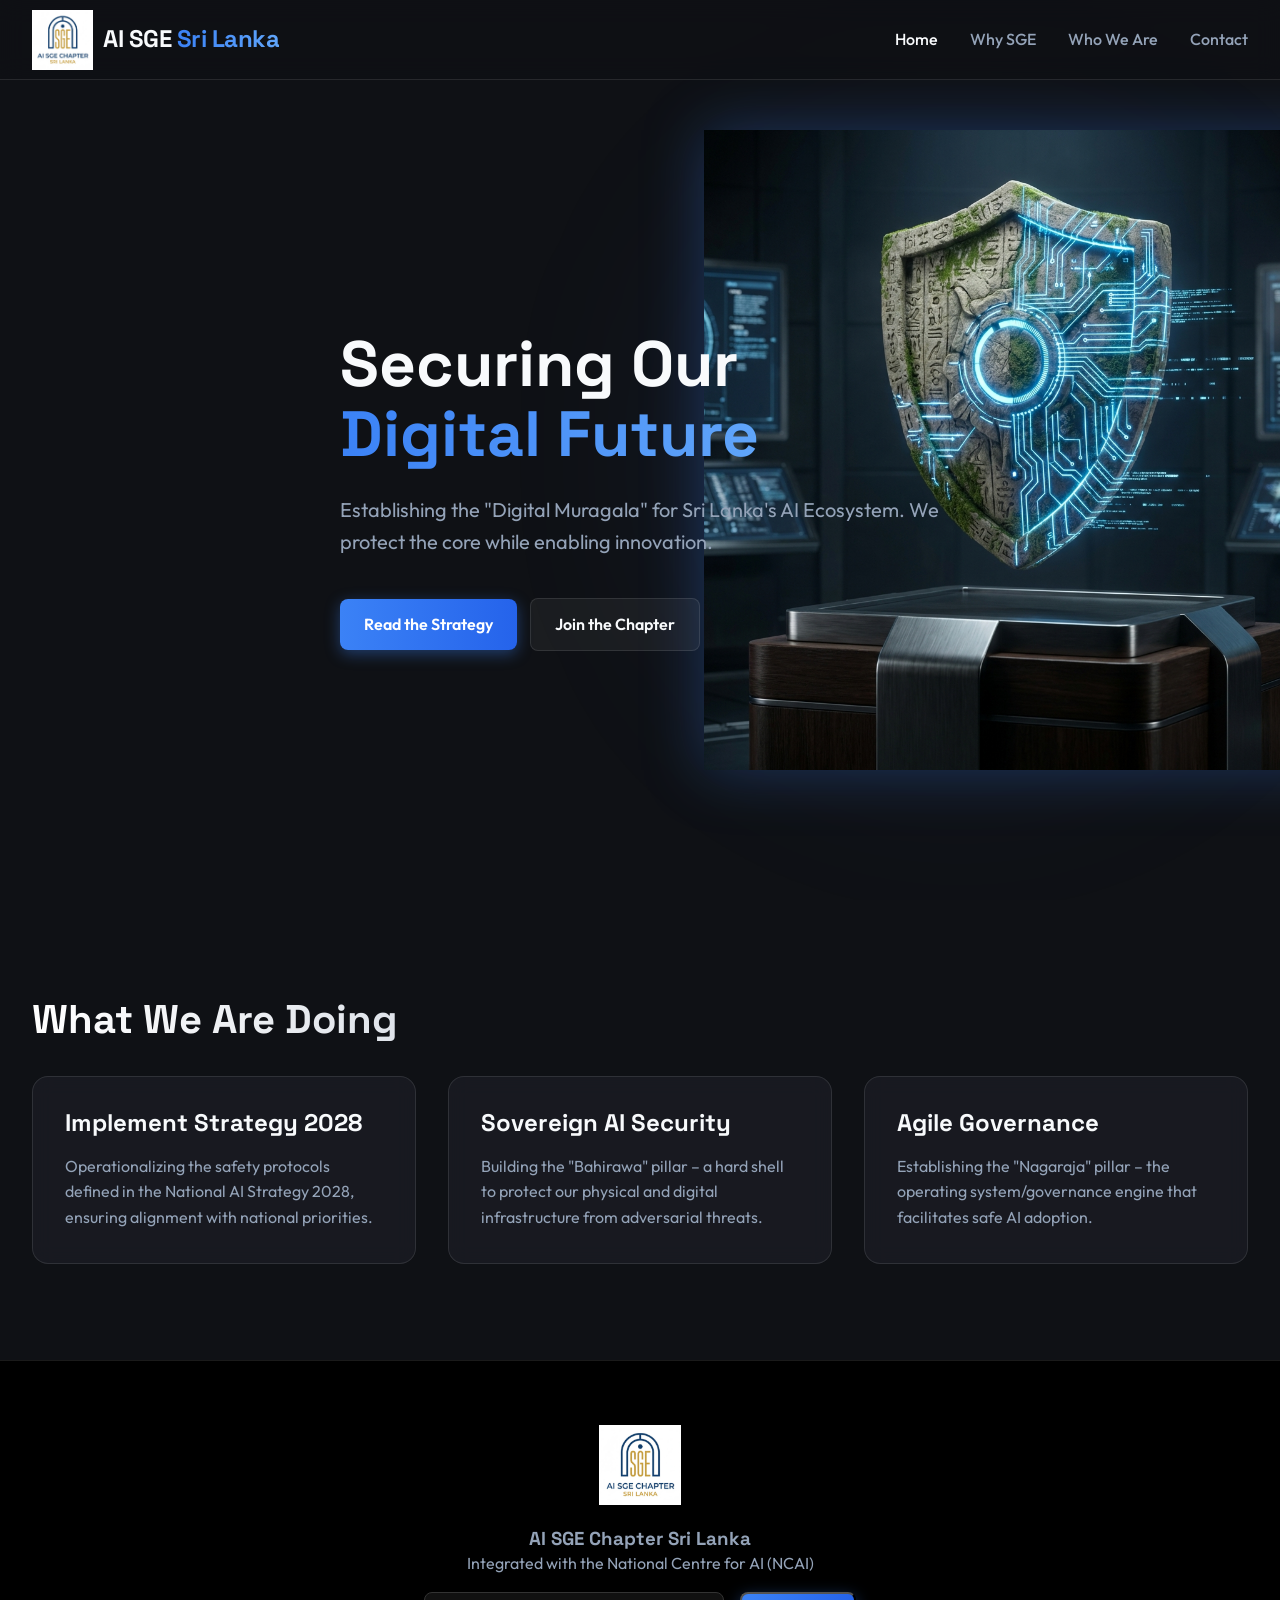
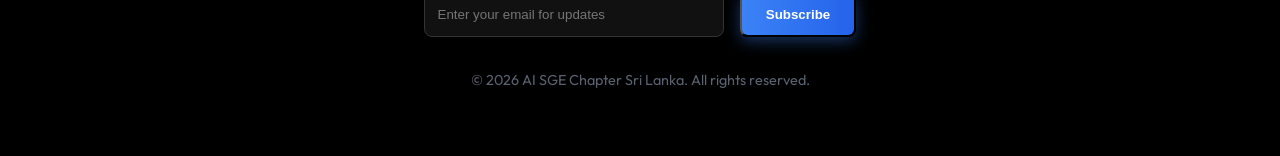
==== index.html @ fa7fa5a0 "Initial commit of AI SGE Chapter Website" ====
<!DOCTYPE html>
<html lang="en">

<head>
    <meta charset="UTF-8">
    <meta name="viewport" content="width=device-width, initial-scale=1.0">
    <title>AI Safety, Governance & Ethics Chapter - Sri Lanka</title>
    <link rel="stylesheet" href="styles.css">
    <meta name="description"
        content="Securing Sri Lanka's Digital Future with the Wisdom of the Muragala. AI Safety, Governance, and Ethics.">
</head>

<body>

    <!-- Navigation -->
    <nav class="navbar">
        <div class="logo">
            <img src="logo.png" alt="AI SGE Logo" class="logo-img">
            <span>AI SGE <span class="text-gradient">Sri Lanka</span></span>
        </div>
        <div class="nav-links">
            <a href="index.html" class="active">Home</a>
            <a href="strategy.html">Why SGE</a>
            <a href="about.html">Who We Are</a>
            <a href="contact.html">Contact</a>
        </div>
    </nav>

    <!-- Hero Section -->
    <header class="hero">
        <div class="container">
            <div class="hero-content">
                <h1>Securing Our <span class="text-gradient">Digital Future</span></h1>
                <p>Establishing the "Digital Muragala" for Sri Lanka's AI Ecosystem. We protect the core while enabling
                    innovation.</p>
                <a href="strategy.html" class="btn btn-primary">Read the Strategy</a>
                <a href="contact.html" class="btn btn-outline" style="margin-left: 10px;">Join the Chapter</a>
            </div>
            <div class="hero-image">
                <img src="hero_shield.png" alt="Digital Muragala Shield">
            </div>
        </div>
    </header>

    <!-- Introduction / What We Are Doing -->
    <section class="section">
        <div class="container">
            <h2 class="section-title">What We Are Doing</h2>
            <div class="card-grid">
                <div class="glass-card">
                    <h3>Implement Strategy 2028</h3>
                    <p>Operationalizing the safety protocols defined in the National AI Strategy 2028, ensuring
                        alignment with national priorities.</p>
                </div>
                <div class="glass-card">
                    <h3>Sovereign AI Security</h3>
                    <p>Building the "Bahirawa" pillar – a hard shell to protect our physical and digital infrastructure
                        from adversarial threats.</p>
                </div>
                <div class="glass-card">
                    <h3>Agile Governance</h3>
                    <p>Establishing the "Nagaraja" pillar – the operating system/governance engine that facilitates safe
                        AI adoption.</p>
                </div>
            </div>
        </div>
    </section>

    <!-- Footer -->
    <footer>
        <div class="container">
            <img src="logo.png" alt="AI SGE Logo" class="footer-logo">
            <h3>AI SGE Chapter Sri Lanka</h3>
            <p>Integrated with the National Centre for AI (NCAI)</p>
            <div class="newsletter-form">
                <input type="email" placeholder="Enter your email for updates">
                <button class="btn btn-primary">Subscribe</button>
            </div>
            <p style="margin-top: 2rem; font-size: 0.9rem; opacity: 0.6;">&copy; 2026 AI SGE Chapter Sri Lanka. All
                rights reserved.</p>
        </div>
    </footer>

</body>

</html>
---- styles.css ----
@import url('https://fonts.googleapis.com/css2?family=Outfit:wght@300;400;600;700&family=Space+Grotesk:wght@300;400;500;600;700&display=swap');

:root {
    --bg-dark: #0f1115;
    --bg-card: rgba(30, 32, 40, 0.6);
    --primary: #3b82f6;
    /* Electric Blue */
    --accent: #f59e0b;
    /* Safety Amber */
    --text-main: #f8fafc;
    --text-muted: #94a3b8;
    --gradient-hero: linear-gradient(135deg, rgba(59, 130, 246, 0.2) 0%, rgba(15, 17, 21, 0) 100%);
    --glass-border: 1px solid rgba(255, 255, 255, 0.1);
    --nav-height: 80px;
}

* {
    margin: 0;
    padding: 0;
    box-sizing: border-box;
}

body {
    background-color: var(--bg-dark);
    color: var(--text-main);
    font-family: 'Outfit', sans-serif;
    line-height: 1.6;
    overflow-x: hidden;
}

h1,
h2,
h3,
h4,
h5,
h6 {
    font-family: 'Space Grotesk', sans-serif;
    line-height: 1.2;
}

a {
    text-decoration: none;
    color: inherit;
    transition: all 0.3s ease;
}

ul {
    list-style: none;
}

/* Utilities */
.container {
    max-width: 1280px;
    margin: 0 auto;
    padding: 0 2rem;
}

.btn {
    display: inline-block;
    padding: 0.8rem 1.5rem;
    border-radius: 8px;
    font-weight: 600;
    cursor: pointer;
    text-align: center;
}

.btn-primary {
    background: linear-gradient(90deg, var(--primary), #2563eb);
    color: white;
    box-shadow: 0 4px 15px rgba(59, 130, 246, 0.4);
}

.btn-primary:hover {
    transform: translateY(-2px);
    box-shadow: 0 6px 20px rgba(59, 130, 246, 0.6);
}

.btn-outline {
    border: var(--glass-border);
    background: rgba(255, 255, 255, 0.05);
    color: var(--text-main);
}

.btn-outline:hover {
    background: rgba(255, 255, 255, 0.1);
    border-color: var(--text-main);
}

.section-title {
    font-size: 2.5rem;
    margin-bottom: 2rem;
    background: linear-gradient(to right, #fff, #94a3b8);
    -webkit-background-clip: text;
    -webkit-text-fill-color: transparent;
}

.text-gradient {
    background: linear-gradient(to right, var(--primary), #60a5fa);
    -webkit-background-clip: text;
    -webkit-text-fill-color: transparent;
}

/* Navbar */
.navbar {
    height: var(--nav-height);
    display: flex;
    align-items: center;
    justify-content: space-between;
    position: fixed;
    top: 0;
    width: 100%;
    z-index: 1000;
    backdrop-filter: blur(12px);
    background: rgba(15, 17, 21, 0.7);
    border-bottom: var(--glass-border);
    padding: 0 2rem;
}

.logo {
    font-size: 1.5rem;
    font-weight: 700;
    font-family: 'Space Grotesk', sans-serif;
    letter-spacing: -0.02em;
    display: flex;
    align-items: center;
    gap: 10px;
}

.logo-img {
    height: 60px;
    /* Adjust based on nav-height */
    width: auto;
}

.footer-logo {
    height: 80px;
    margin-bottom: 1rem;
}


.nav-links {
    display: flex;
    gap: 2rem;
}

.nav-links a {
    color: var(--text-muted);
    font-weight: 500;
}

.nav-links a:hover,
.nav-links a.active {
    color: var(--text-main);
}

/* Hero Section */
.hero {
    height: 100vh;
    display: flex;
    align-items: center;
    position: relative;
    padding-top: var(--nav-height);
    background: var(--bg-dark);
    overflow: hidden;
}

.hero::before {
    content: '';
    position: absolute;
    top: 0;
    right: 0;
    width: 50%;
    height: 100%;
    background: radial-gradient(circle at center, rgba(59, 130, 246, 0.15) 0%, transparent 70%);
    filter: blur(80px);
    z-index: 0;
}

.hero-content {
    position: relative;
    z-index: 2;
    max-width: 600px;
}

.hero h1 {
    font-size: 4rem;
    margin-bottom: 1.5rem;
    line-height: 1.1;
}

.hero p {
    font-size: 1.25rem;
    color: var(--text-muted);
    margin-bottom: 2.5rem;
}

.hero-image {
    position: absolute;
    right: -5%;
    top: 50%;
    transform: translateY(-50%);
    width: 50%;
    height: 80%;
    z-index: 1;
    display: flex;
    align-items: center;
    justify-content: center;
}

.hero-image img {
    max-width: 100%;
    max-height: 100%;
    object-fit: contain;
    filter: drop-shadow(0 0 30px rgba(59, 130, 246, 0.3));
    animation: float 6s ease-in-out infinite;
}

@keyframes float {
    0% {
        transform: translateY(0);
    }

    50% {
        transform: translateY(-20px);
    }

    100% {
        transform: translateY(0);
    }
}

/* Cards */
.card-grid {
    display: grid;
    grid-template-columns: repeat(auto-fit, minmax(300px, 1fr));
    gap: 2rem;
}

.glass-card {
    background: var(--bg-card);
    border: var(--glass-border);
    backdrop-filter: blur(10px);
    padding: 2rem;
    border-radius: 16px;
    transition: transform 0.3s ease;
}

.glass-card:hover {
    transform: translateY(-5px);
    border-color: rgba(59, 130, 246, 0.3);
}

.glass-card h3 {
    font-size: 1.5rem;
    margin-bottom: 1rem;
    color: var(--text-main);
}

.glass-card p {
    color: var(--text-muted);
    font-size: 1rem;
}

/* Sections */
.section {
    padding: 6rem 0;
}

.bg-alt {
    background: rgba(255, 255, 255, 0.02);
}

/* Footer */
footer {
    padding: 4rem 2rem;
    background: #000;
    border-top: var(--glass-border);
    text-align: center;
    color: var(--text-muted);
}

.newsletter-form {
    display: flex;
    justify-content: center;
    gap: 1rem;
    margin-top: 1rem;
}

.newsletter-form input {
    padding: 0.8rem;
    border-radius: 8px;
    border: 1px solid #333;
    background: #111;
    color: white;
    width: 300px;
}

/* Responsive */
@media (max-width: 768px) {
    .hero {
        flex-direction: column;
        text-align: center;
        padding-top: 120px;
        height: auto;
        padding-bottom: 4rem;
    }

    .hero-image {
        position: relative;
        right: 0;
        top: 0;
        transform: none;
        width: 100%;
        margin-top: 2rem;
        height: 300px;
    }

    .hero h1 {
        font-size: 2.5rem;
    }

    .nav-links {
        display: none;
        /* simple mobile hide for now */
    }
}
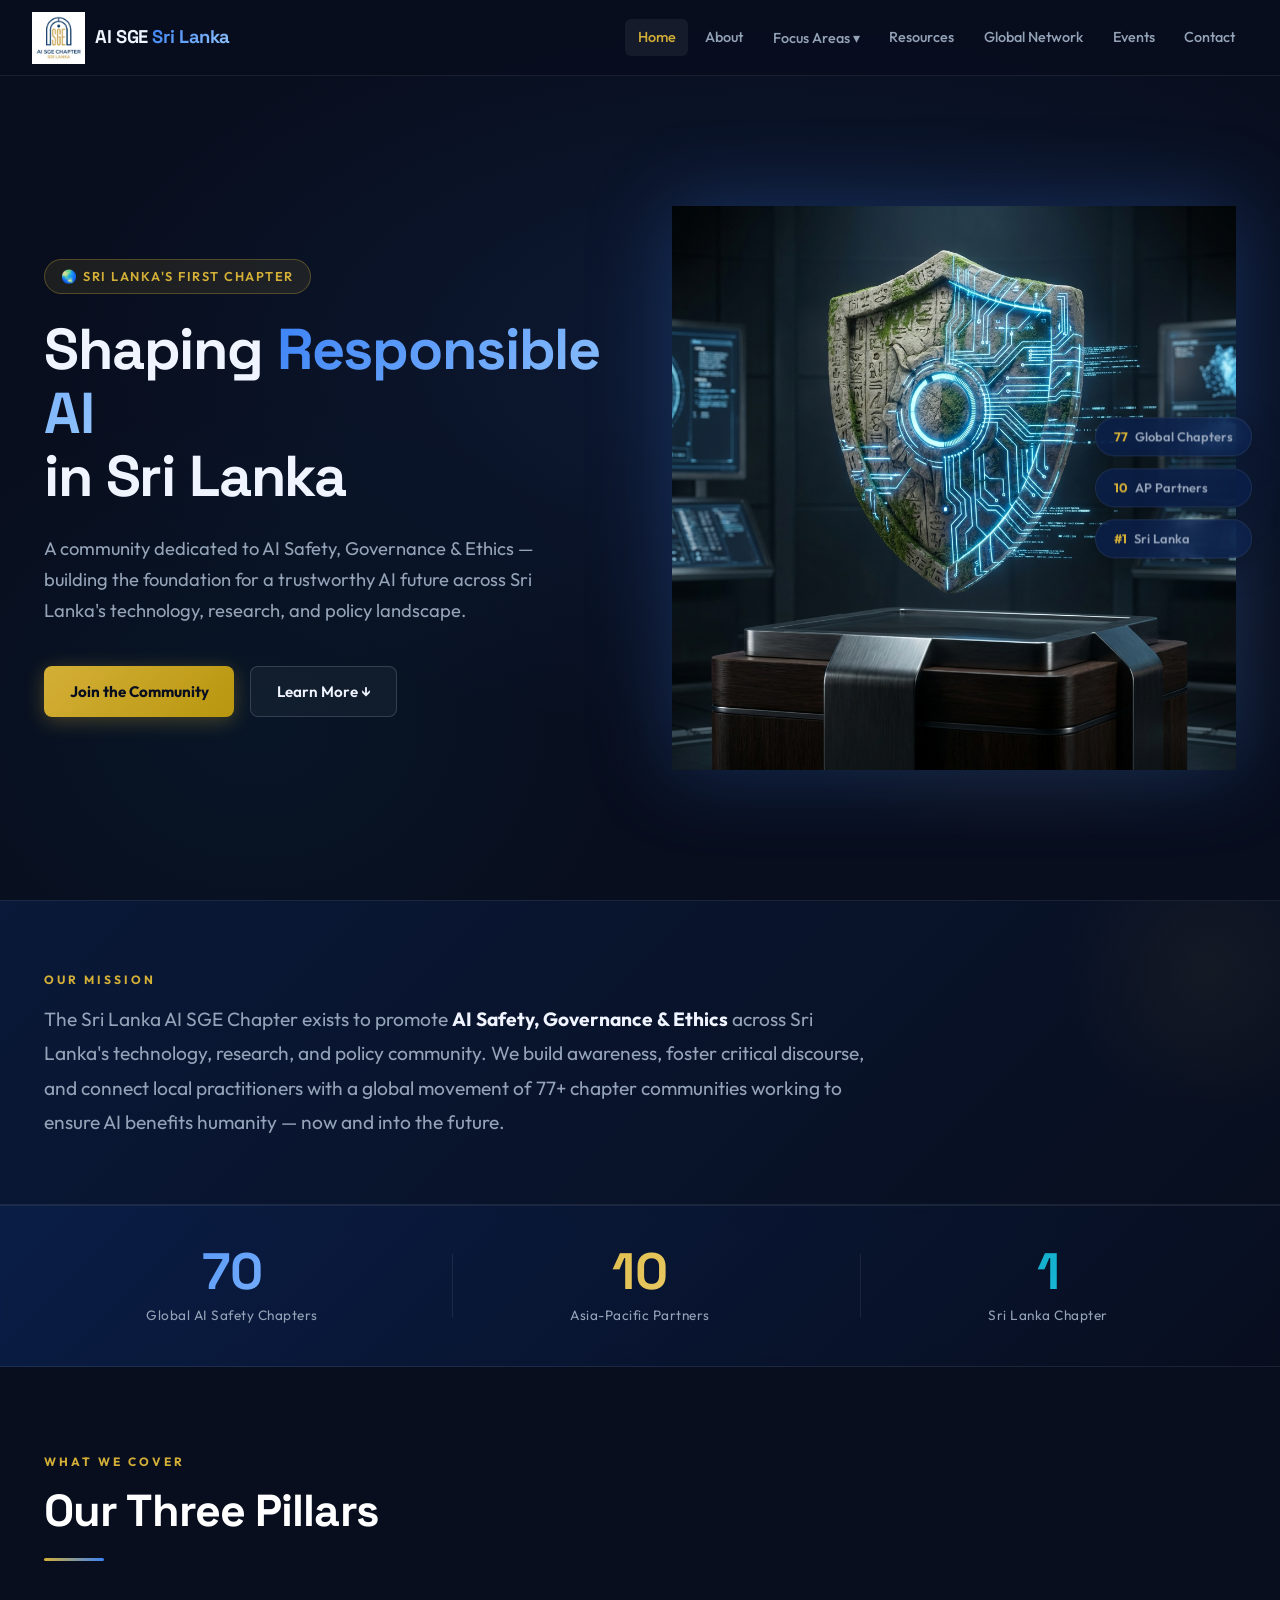
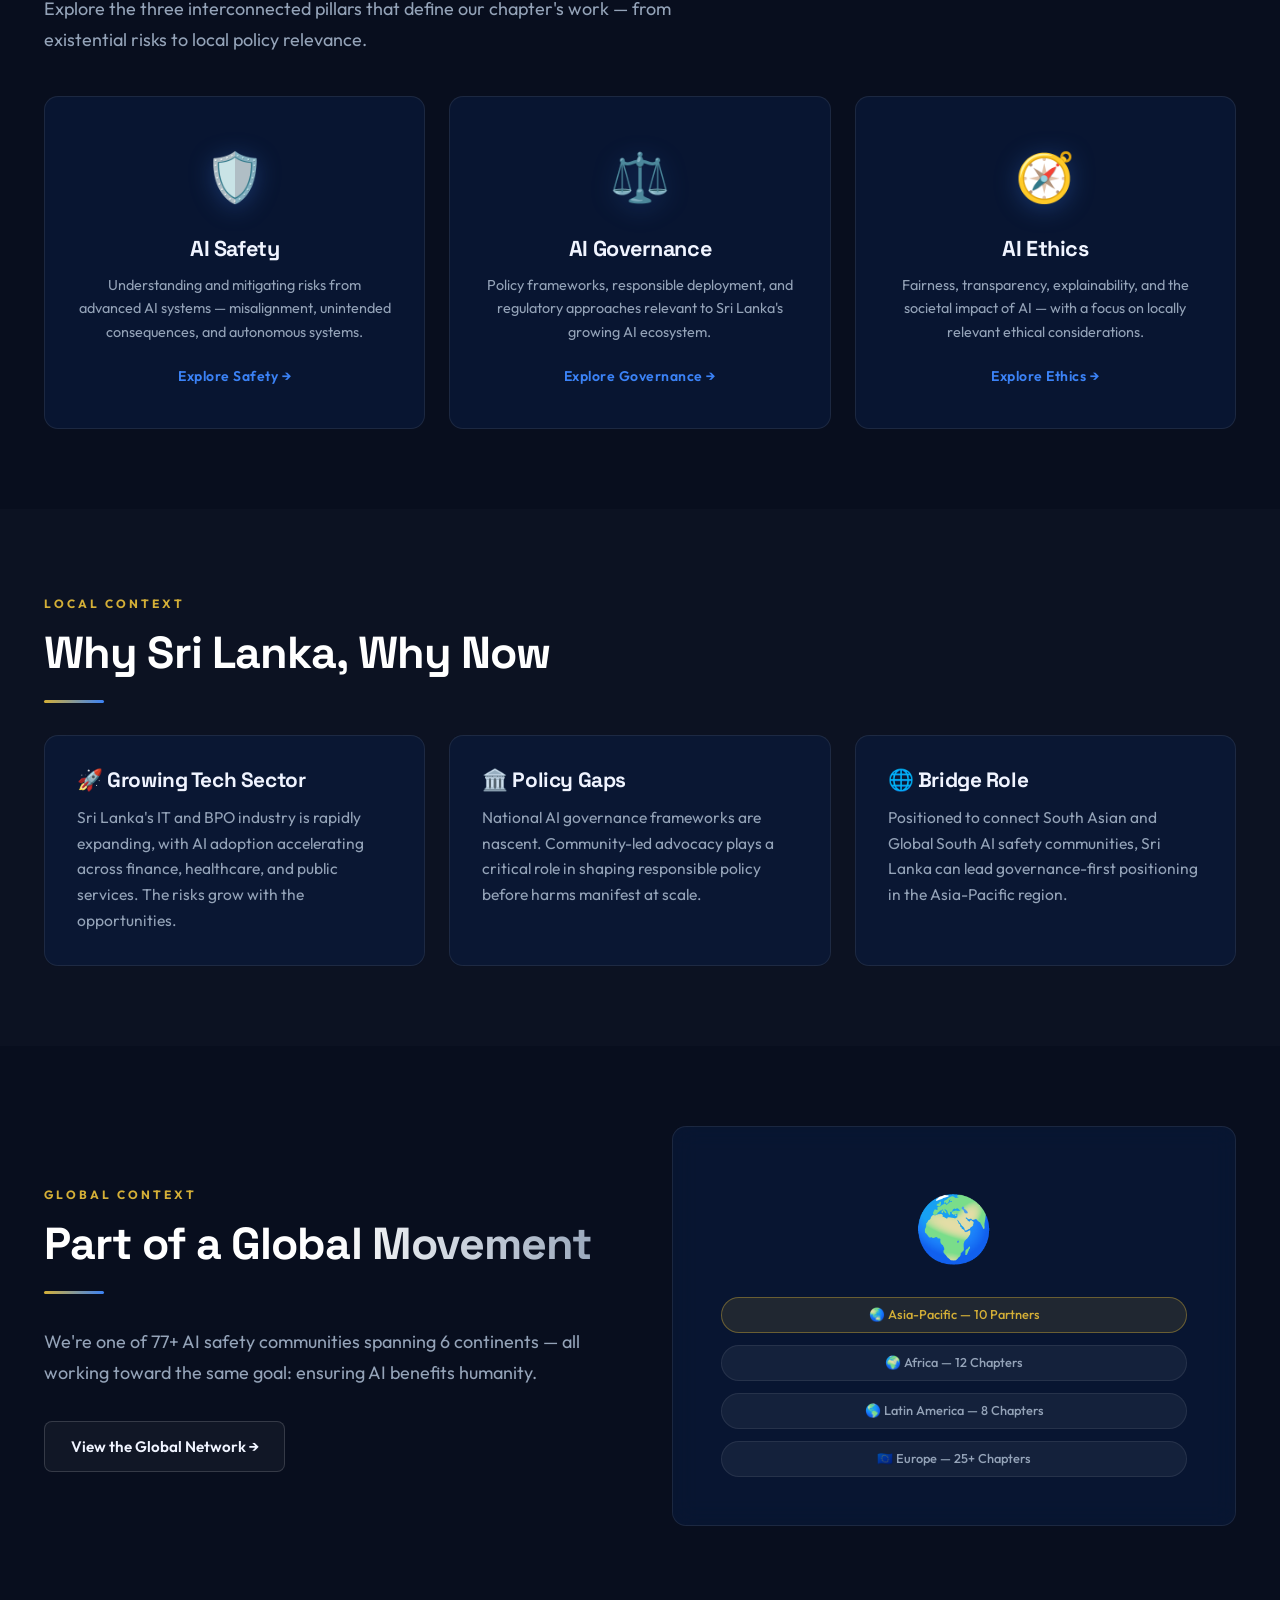
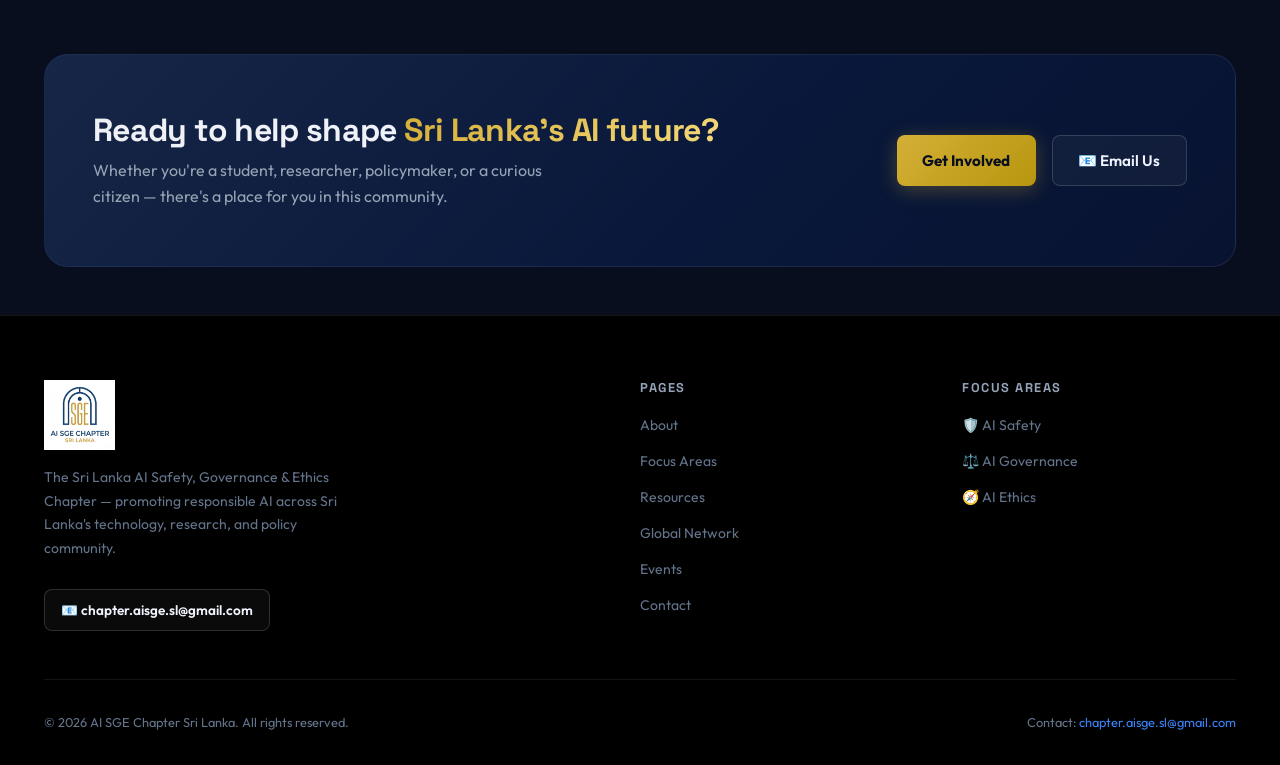
==== commit 8ce6ff89: "Complete rebuild: 10-page dynamic AI SGE Website with navy/gold/teal design and animations" ====
--- a/index.html
+++ b/index.html
@@ -1,66 +1,207 @@
 <!DOCTYPE html>
 <html lang="en">
-
 <head>
     <meta charset="UTF-8">
     <meta name="viewport" content="width=device-width, initial-scale=1.0">
-    <title>AI Safety, Governance & Ethics Chapter - Sri Lanka</title>
+    <title>AI Safety, Governance & Ethics Chapter — Sri Lanka</title>
+    <meta name="description" content="Sri Lanka's dedicated community for AI Safety, Governance & Ethics. Shaping responsible AI for Sri Lanka's future.">
+    <meta name="keywords" content="AI Safety Sri Lanka, AI Governance Sri Lanka, AI Ethics Sri Lanka, AI SGE">
     <link rel="stylesheet" href="styles.css">
-    <meta name="description"
-        content="Securing Sri Lanka's Digital Future with the Wisdom of the Muragala. AI Safety, Governance, and Ethics.">
 </head>
-
 <body>
 
     <!-- Navigation -->
-    <nav class="navbar">
+    <nav class="navbar" id="navbar">
         <div class="logo">
             <img src="logo.png" alt="AI SGE Logo" class="logo-img">
             <span>AI SGE <span class="text-gradient">Sri Lanka</span></span>
         </div>
         <div class="nav-links">
             <a href="index.html" class="active">Home</a>
-            <a href="strategy.html">Why SGE</a>
-            <a href="about.html">Who We Are</a>
+            <a href="about.html">About</a>
+            <div class="dropdown">
+                <a href="focus-areas.html">Focus Areas ▾</a>
+                <div class="dropdown-menu">
+                    <a href="safety.html">🛡️ AI Safety</a>
+                    <a href="governance.html">⚖️ AI Governance</a>
+                    <a href="ethics.html">🧭 AI Ethics</a>
+                </div>
+            </div>
+            <a href="resources.html">Resources</a>
+            <a href="global-network.html">Global Network</a>
+            <a href="events.html">Events</a>
             <a href="contact.html">Contact</a>
         </div>
+        <button class="hamburger" id="hamburger" aria-label="Toggle mobile menu">
+            <span></span><span></span><span></span>
+        </button>
     </nav>
+
+    <!-- Mobile Menu -->
+    <div class="mobile-menu" id="mobileMenu">
+        <a href="index.html" class="active">Home</a>
+        <a href="about.html">About</a>
+        <div class="mobile-section-label">Focus Areas</div>
+        <a href="focus-areas.html">Focus Areas Overview</a>
+        <a href="safety.html">🛡️ AI Safety</a>
+        <a href="governance.html">⚖️ AI Governance</a>
+        <a href="ethics.html">🧭 AI Ethics</a>
+        <a href="resources.html">Resources</a>
+        <a href="global-network.html">Global Network</a>
+        <a href="events.html">Events</a>
+        <a href="contact.html">Contact</a>
+    </div>
 
     <!-- Hero Section -->
     <header class="hero">
-        <div class="container">
-            <div class="hero-content">
-                <h1>Securing Our <span class="text-gradient">Digital Future</span></h1>
-                <p>Establishing the "Digital Muragala" for Sri Lanka's AI Ecosystem. We protect the core while enabling
-                    innovation.</p>
-                <a href="strategy.html" class="btn btn-primary">Read the Strategy</a>
-                <a href="contact.html" class="btn btn-outline" style="margin-left: 10px;">Join the Chapter</a>
-            </div>
-            <div class="hero-image">
-                <img src="hero_shield.png" alt="Digital Muragala Shield">
+        <div class="hero-bg"></div>
+        <div class="container">
+            <div class="hero-grid">
+                <div class="hero-content">
+                    <div class="hero-badge">🌏 Sri Lanka's First Chapter</div>
+                    <h1>Shaping <span class="text-gradient">Responsible AI</span><br>in Sri Lanka</h1>
+                    <p>A community dedicated to AI Safety, Governance & Ethics — building the foundation for a trustworthy AI future across Sri Lanka's technology, research, and policy landscape.</p>
+                    <div class="hero-ctas">
+                        <a href="contact.html" class="btn btn-gold">Join the Community</a>
+                        <a href="#mission" class="btn btn-outline">Learn More ↓</a>
+                    </div>
+                </div>
+                <div class="hero-visual">
+                    <img src="hero_shield.png" alt="AI Safety Shield — Digital Muragala">
+                    <div class="hero-stat-pills">
+                        <div class="stat-pill"><strong>77</strong> Global Chapters</div>
+                        <div class="stat-pill"><strong>10</strong> AP Partners</div>
+                        <div class="stat-pill"><strong>#1</strong> Sri Lanka</div>
+                    </div>
+                </div>
             </div>
         </div>
     </header>
 
-    <!-- Introduction / What We Are Doing -->
+    <!-- Mission Strip -->
+    <section class="mission-strip" id="mission">
+        <div class="container">
+            <span class="section-label">Our Mission</span>
+            <p class="mission-text">
+                The Sri Lanka AI SGE Chapter exists to promote <strong>AI Safety, Governance & Ethics</strong> across Sri Lanka's technology, research, and policy community. We build awareness, foster critical discourse, and connect local practitioners with a global movement of 77+ chapter communities working to ensure AI benefits humanity — now and into the future.
+            </p>
+        </div>
+    </section>
+
+    <!-- Stats Bar -->
+    <section class="stats-bar">
+        <div class="container">
+            <div class="stats-grid">
+                <div class="stat-item reveal">
+                    <div class="stat-number text-gradient" data-target="77">0</div>
+                    <div class="stat-label">Global AI Safety Chapters</div>
+                </div>
+                <div class="stat-item reveal reveal-delay-1">
+                    <div class="stat-number text-gold" data-target="10">0</div>
+                    <div class="stat-label">Asia-Pacific Partners</div>
+                </div>
+                <div class="stat-item reveal reveal-delay-2">
+                    <div class="stat-number text-teal" data-target="1">0</div>
+                    <div class="stat-label">Sri Lanka Chapter</div>
+                </div>
+            </div>
+        </div>
+    </section>
+
+    <!-- Focus Area Preview -->
     <section class="section">
         <div class="container">
-            <h2 class="section-title">What We Are Doing</h2>
+            <div class="reveal">
+                <span class="section-label">What We Cover</span>
+                <h2 class="section-title">Our Three Pillars</h2>
+                <div class="divider"></div>
+                <p class="section-lead">Explore the three interconnected pillars that define our chapter's work — from existential risks to local policy relevance.</p>
+            </div>
+            <div class="card-grid" style="margin-top: 2.5rem;">
+                <a href="safety.html" class="focus-card safety reveal reveal-delay-1">
+                    <span class="icon">🛡️</span>
+                    <h3>AI Safety</h3>
+                    <p>Understanding and mitigating risks from advanced AI systems — misalignment, unintended consequences, and autonomous systems.</p>
+                    <span class="arrow">Explore Safety →</span>
+                </a>
+                <a href="governance.html" class="focus-card governance reveal reveal-delay-2">
+                    <span class="icon">⚖️</span>
+                    <h3>AI Governance</h3>
+                    <p>Policy frameworks, responsible deployment, and regulatory approaches relevant to Sri Lanka's growing AI ecosystem.</p>
+                    <span class="arrow">Explore Governance →</span>
+                </a>
+                <a href="ethics.html" class="focus-card ethics reveal reveal-delay-3">
+                    <span class="icon">🧭</span>
+                    <h3>AI Ethics</h3>
+                    <p>Fairness, transparency, explainability, and the societal impact of AI — with a focus on locally relevant ethical considerations.</p>
+                    <span class="arrow">Explore Ethics →</span>
+                </a>
+            </div>
+        </div>
+    </section>
+
+    <!-- Why Sri Lanka Needs This -->
+    <section class="section bg-alt">
+        <div class="container">
+            <div class="reveal">
+                <span class="section-label">Local Context</span>
+                <h2 class="section-title">Why Sri Lanka, Why Now</h2>
+                <div class="divider"></div>
+            </div>
             <div class="card-grid">
-                <div class="glass-card">
-                    <h3>Implement Strategy 2028</h3>
-                    <p>Operationalizing the safety protocols defined in the National AI Strategy 2028, ensuring
-                        alignment with national priorities.</p>
-                </div>
-                <div class="glass-card">
-                    <h3>Sovereign AI Security</h3>
-                    <p>Building the "Bahirawa" pillar – a hard shell to protect our physical and digital infrastructure
-                        from adversarial threats.</p>
-                </div>
-                <div class="glass-card">
-                    <h3>Agile Governance</h3>
-                    <p>Establishing the "Nagaraja" pillar – the operating system/governance engine that facilitates safe
-                        AI adoption.</p>
+                <div class="glass-card reveal reveal-delay-1">
+                    <h3>🚀 Growing Tech Sector</h3>
+                    <p>Sri Lanka's IT and BPO industry is rapidly expanding, with AI adoption accelerating across finance, healthcare, and public services. The risks grow with the opportunities.</p>
+                </div>
+                <div class="glass-card reveal reveal-delay-2">
+                    <h3>🏛️ Policy Gaps</h3>
+                    <p>National AI governance frameworks are nascent. Community-led advocacy plays a critical role in shaping responsible policy before harms manifest at scale.</p>
+                </div>
+                <div class="glass-card reveal reveal-delay-3">
+                    <h3>🌐 Bridge Role</h3>
+                    <p>Positioned to connect South Asian and Global South AI safety communities, Sri Lanka can lead governance-first positioning in the Asia-Pacific region.</p>
+                </div>
+            </div>
+        </div>
+    </section>
+
+    <!-- Global Movement Snippet -->
+    <section class="section">
+        <div class="container">
+            <div style="display: grid; grid-template-columns: 1fr 1fr; gap: 4rem; align-items: center;" class="responsive-2col">
+                <div class="reveal">
+                    <span class="section-label">Global Context</span>
+                    <h2 class="section-title">Part of a Global Movement</h2>
+                    <div class="divider"></div>
+                    <p class="section-lead">We're one of 77+ AI safety communities spanning 6 continents — all working toward the same goal: ensuring AI benefits humanity.</p>
+                    <a href="global-network.html" class="btn btn-outline" style="margin-top: 2rem;">View the Global Network →</a>
+                </div>
+                <div class="reveal reveal-delay-2">
+                    <div class="glass-card" style="text-align: center; padding: 3rem;">
+                        <div style="font-size: 4rem; margin-bottom: 1rem;">🌍</div>
+                        <div style="display: flex; flex-direction: column; gap: 0.75rem;">
+                            <div class="region-badge hl" style="justify-content: center;">🌏 Asia-Pacific — 10 Partners</div>
+                            <div class="region-badge" style="justify-content: center;">🌍 Africa — 12 Chapters</div>
+                            <div class="region-badge" style="justify-content: center;">🌎 Latin America — 8 Chapters</div>
+                            <div class="region-badge" style="justify-content: center;">🇪🇺 Europe — 25+ Chapters</div>
+                        </div>
+                    </div>
+                </div>
+            </div>
+        </div>
+    </section>
+
+    <!-- CTA Banner -->
+    <section class="section-sm">
+        <div class="container">
+            <div class="cta-banner reveal">
+                <div>
+                    <h2>Ready to help shape <span class="text-gold">Sri Lanka's AI future?</span></h2>
+                    <p>Whether you're a student, researcher, policymaker, or a curious citizen — there's a place for you in this community.</p>
+                </div>
+                <div style="display: flex; gap: 1rem; flex-wrap: wrap; flex-shrink: 0;">
+                    <a href="contact.html" class="btn btn-gold">Get Involved</a>
+                    <a href="mailto:chapter.aisge.sl@gmail.com" class="btn btn-outline">📧 Email Us</a>
                 </div>
             </div>
         </div>
@@ -69,18 +210,39 @@
     <!-- Footer -->
     <footer>
         <div class="container">
-            <img src="logo.png" alt="AI SGE Logo" class="footer-logo">
-            <h3>AI SGE Chapter Sri Lanka</h3>
-            <p>Integrated with the National Centre for AI (NCAI)</p>
-            <div class="newsletter-form">
-                <input type="email" placeholder="Enter your email for updates">
-                <button class="btn btn-primary">Subscribe</button>
-            </div>
-            <p style="margin-top: 2rem; font-size: 0.9rem; opacity: 0.6;">&copy; 2026 AI SGE Chapter Sri Lanka. All
-                rights reserved.</p>
+            <div class="footer-grid">
+                <div class="footer-brand">
+                    <img src="logo.png" alt="AI SGE Logo" class="footer-logo">
+                    <p>The Sri Lanka AI Safety, Governance & Ethics Chapter — promoting responsible AI across Sri Lanka's technology, research, and policy community.</p>
+                    <a href="mailto:chapter.aisge.sl@gmail.com" class="btn btn-outline" style="font-size: 0.85rem; padding: 0.55rem 1rem; margin-top: 0.5rem;">📧 chapter.aisge.sl@gmail.com</a>
+                </div>
+                <div class="footer-col">
+                    <h4>Pages</h4>
+                    <ul>
+                        <li><a href="about.html">About</a></li>
+                        <li><a href="focus-areas.html">Focus Areas</a></li>
+                        <li><a href="resources.html">Resources</a></li>
+                        <li><a href="global-network.html">Global Network</a></li>
+                        <li><a href="events.html">Events</a></li>
+                        <li><a href="contact.html">Contact</a></li>
+                    </ul>
+                </div>
+                <div class="footer-col">
+                    <h4>Focus Areas</h4>
+                    <ul>
+                        <li><a href="safety.html">🛡️ AI Safety</a></li>
+                        <li><a href="governance.html">⚖️ AI Governance</a></li>
+                        <li><a href="ethics.html">🧭 AI Ethics</a></li>
+                    </ul>
+                </div>
+            </div>
+            <div class="footer-bottom">
+                <span>© 2026 AI SGE Chapter Sri Lanka. All rights reserved.</span>
+                <span>Contact: <a href="mailto:chapter.aisge.sl@gmail.com" style="color: var(--primary);">chapter.aisge.sl@gmail.com</a></span>
+            </div>
         </div>
     </footer>
 
+    <script src="main.js"></script>
 </body>
-
 </html>
--- a/styles.css
+++ b/styles.css
@@ -1,106 +1,197 @@
-@import url('https://fonts.googleapis.com/css2?family=Outfit:wght@300;400;600;700&family=Space+Grotesk:wght@300;400;500;600;700&display=swap');
-
+@import url('https://fonts.googleapis.com/css2?family=Outfit:wght@300;400;500;600;700&family=Space+Grotesk:wght@300;400;500;600;700&display=swap');
+
+/* =====================================================
+   DESIGN TOKENS
+   ===================================================== */
 :root {
-    --bg-dark: #0f1115;
-    --bg-card: rgba(30, 32, 40, 0.6);
-    --primary: #3b82f6;
-    /* Electric Blue */
-    --accent: #f59e0b;
-    /* Safety Amber */
-    --text-main: #f8fafc;
-    --text-muted: #94a3b8;
-    --gradient-hero: linear-gradient(135deg, rgba(59, 130, 246, 0.2) 0%, rgba(15, 17, 21, 0) 100%);
-    --glass-border: 1px solid rgba(255, 255, 255, 0.1);
-    --nav-height: 80px;
-}
-
-* {
-    margin: 0;
-    padding: 0;
-    box-sizing: border-box;
-}
+    --navy:        #0B1F4A;
+    --navy-light:  #0f2860;
+    --bg-dark:     #080e1e;
+    --bg-mid:      #0d1629;
+    --bg-card:     rgba(11, 31, 74, 0.45);
+    --bg-card-alt: rgba(255,255,255,0.03);
+
+    --primary:  #3b82f6;   /* Electric Blue */
+    --gold:     #D4AF37;   /* Authority Gold */
+    --teal:     #0891B2;   /* Trust Teal */
+    --accent:   #f59e0b;   /* Amber */
+    --success:  #10b981;
+
+    --text-main:   #f0f4ff;
+    --text-muted:  #94a3b8;
+    --text-dim:    #64748b;
+
+    --glass-border:   1px solid rgba(255,255,255,0.08);
+    --glass-border-h: 1px solid rgba(59,130,246,0.35);
+    --nav-height: 76px;
+
+    --radius-sm: 8px;
+    --radius-md: 14px;
+    --radius-lg: 24px;
+
+    --shadow-card:  0 8px 32px rgba(0,0,0,0.4);
+    --shadow-glow:  0 0 40px rgba(59,130,246,0.18);
+    --shadow-gold:  0 0 30px rgba(212,175,55,0.2);
+    --transition:   all 0.3s cubic-bezier(0.4, 0, 0.2, 1);
+}
+
+/* =====================================================
+   RESET & BASE
+   ===================================================== */
+*, *::before, *::after { margin: 0; padding: 0; box-sizing: border-box; }
+
+html { scroll-behavior: smooth; }
 
 body {
     background-color: var(--bg-dark);
     color: var(--text-main);
     font-family: 'Outfit', sans-serif;
-    line-height: 1.6;
+    line-height: 1.65;
     overflow-x: hidden;
 }
 
-h1,
-h2,
-h3,
-h4,
-h5,
-h6 {
+h1, h2, h3, h4, h5, h6 {
     font-family: 'Space Grotesk', sans-serif;
     line-height: 1.2;
-}
-
-a {
-    text-decoration: none;
-    color: inherit;
-    transition: all 0.3s ease;
-}
-
-ul {
-    list-style: none;
-}
-
-/* Utilities */
+    letter-spacing: -0.02em;
+}
+
+a { text-decoration: none; color: inherit; transition: var(--transition); }
+ul { list-style: none; }
+img { max-width: 100%; display: block; }
+
+/* =====================================================
+   UTILITIES
+   ===================================================== */
 .container {
-    max-width: 1280px;
+    max-width: 1240px;
     margin: 0 auto;
-    padding: 0 2rem;
-}
-
+    padding: 0 1.5rem;
+}
+
+.section { padding: 5rem 0; }
+.section-sm { padding: 3rem 0; }
+.bg-alt { background: rgba(255,255,255,0.015); }
+.bg-navy { background: var(--navy); }
+
+.text-gradient {
+    background: linear-gradient(135deg, var(--primary) 0%, #93c5fd 100%);
+    -webkit-background-clip: text;
+    -webkit-text-fill-color: transparent;
+    background-clip: text;
+}
+
+.text-gold {
+    background: linear-gradient(135deg, var(--gold) 0%, #f5d97b 100%);
+    -webkit-background-clip: text;
+    -webkit-text-fill-color: transparent;
+    background-clip: text;
+}
+
+.text-teal {
+    background: linear-gradient(135deg, var(--teal) 0%, #22d3ee 100%);
+    -webkit-background-clip: text;
+    -webkit-text-fill-color: transparent;
+    background-clip: text;
+}
+
+.section-label {
+    display: inline-block;
+    font-size: 0.75rem;
+    font-weight: 700;
+    text-transform: uppercase;
+    letter-spacing: 3px;
+    color: var(--gold);
+    margin-bottom: 0.75rem;
+}
+
+.section-title {
+    font-size: clamp(1.8rem, 4vw, 2.8rem);
+    margin-bottom: 1.25rem;
+    background: linear-gradient(to right, #fff 50%, #94a3b8);
+    -webkit-background-clip: text;
+    -webkit-text-fill-color: transparent;
+    background-clip: text;
+}
+
+.section-lead {
+    font-size: 1.125rem;
+    color: var(--text-muted);
+    max-width: 640px;
+    line-height: 1.75;
+}
+
+.divider {
+    width: 60px;
+    height: 3px;
+    background: linear-gradient(90deg, var(--gold), var(--primary));
+    border-radius: 2px;
+    margin: 1rem 0 2rem;
+}
+
+/* =====================================================
+   BUTTONS
+   ===================================================== */
 .btn {
-    display: inline-block;
-    padding: 0.8rem 1.5rem;
-    border-radius: 8px;
+    display: inline-flex;
+    align-items: center;
+    gap: 0.5rem;
+    padding: 0.75rem 1.6rem;
+    border-radius: var(--radius-sm);
     font-weight: 600;
+    font-size: 0.95rem;
     cursor: pointer;
-    text-align: center;
+    border: none;
+    transition: var(--transition);
+    font-family: 'Outfit', sans-serif;
+    white-space: nowrap;
 }
 
 .btn-primary {
-    background: linear-gradient(90deg, var(--primary), #2563eb);
+    background: linear-gradient(135deg, var(--primary) 0%, #1d4ed8 100%);
     color: white;
-    box-shadow: 0 4px 15px rgba(59, 130, 246, 0.4);
-}
-
+    box-shadow: 0 4px 20px rgba(59,130,246,0.35);
+}
 .btn-primary:hover {
     transform: translateY(-2px);
-    box-shadow: 0 6px 20px rgba(59, 130, 246, 0.6);
+    box-shadow: 0 8px 30px rgba(59,130,246,0.55);
+}
+
+.btn-gold {
+    background: linear-gradient(135deg, var(--gold) 0%, #b8960e 100%);
+    color: #080e1e;
+    font-weight: 700;
+    box-shadow: 0 4px 20px rgba(212,175,55,0.3);
+}
+.btn-gold:hover {
+    transform: translateY(-2px);
+    box-shadow: 0 8px 30px rgba(212,175,55,0.5);
 }
 
 .btn-outline {
-    border: var(--glass-border);
-    background: rgba(255, 255, 255, 0.05);
+    border: 1px solid rgba(255,255,255,0.15);
+    background: rgba(255,255,255,0.04);
     color: var(--text-main);
 }
-
 .btn-outline:hover {
-    background: rgba(255, 255, 255, 0.1);
-    border-color: var(--text-main);
-}
-
-.section-title {
-    font-size: 2.5rem;
-    margin-bottom: 2rem;
-    background: linear-gradient(to right, #fff, #94a3b8);
-    -webkit-background-clip: text;
-    -webkit-text-fill-color: transparent;
-}
-
-.text-gradient {
-    background: linear-gradient(to right, var(--primary), #60a5fa);
-    -webkit-background-clip: text;
-    -webkit-text-fill-color: transparent;
-}
-
-/* Navbar */
+    background: rgba(255,255,255,0.1);
+    border-color: rgba(255,255,255,0.35);
+    transform: translateY(-2px);
+}
+
+.btn-teal {
+    background: linear-gradient(135deg, var(--teal) 0%, #0e7490 100%);
+    color: white;
+    box-shadow: 0 4px 20px rgba(8,145,178,0.35);
+}
+.btn-teal:hover {
+    transform: translateY(-2px);
+    box-shadow: 0 8px 30px rgba(8,145,178,0.55);
+}
+
+/* =====================================================
+   NAVBAR
+   ===================================================== */
 .navbar {
     height: var(--nav-height);
     display: flex;
@@ -110,52 +201,142 @@
     top: 0;
     width: 100%;
     z-index: 1000;
-    backdrop-filter: blur(12px);
-    background: rgba(15, 17, 21, 0.7);
+    backdrop-filter: blur(16px);
+    -webkit-backdrop-filter: blur(16px);
+    background: rgba(8, 14, 30, 0.82);
     border-bottom: var(--glass-border);
     padding: 0 2rem;
+    transition: background 0.3s ease, box-shadow 0.3s ease;
+}
+
+.navbar.scrolled {
+    background: rgba(8, 14, 30, 0.97);
+    box-shadow: 0 4px 30px rgba(0,0,0,0.5);
 }
 
 .logo {
-    font-size: 1.5rem;
+    font-size: 1.15rem;
     font-weight: 700;
     font-family: 'Space Grotesk', sans-serif;
     letter-spacing: -0.02em;
     display: flex;
     align-items: center;
     gap: 10px;
-}
-
-.logo-img {
-    height: 60px;
-    /* Adjust based on nav-height */
-    width: auto;
-}
-
-.footer-logo {
-    height: 80px;
-    margin-bottom: 1rem;
-}
-
+    flex-shrink: 0;
+}
+
+.logo-img { height: 52px; width: auto; }
+.footer-logo { height: 70px; margin-bottom: 1rem; }
 
 .nav-links {
     display: flex;
-    gap: 2rem;
+    align-items: center;
+    gap: 0.25rem;
 }
 
 .nav-links a {
     color: var(--text-muted);
     font-weight: 500;
-}
-
-.nav-links a:hover,
-.nav-links a.active {
+    font-size: 0.9rem;
+    padding: 0.4rem 0.8rem;
+    border-radius: 6px;
+    position: relative;
+}
+.nav-links a:hover, .nav-links a.active {
     color: var(--text-main);
-}
-
-/* Hero Section */
+    background: rgba(255,255,255,0.06);
+}
+.nav-links a.active { color: var(--gold); }
+
+.nav-links .dropdown {
+    position: relative;
+}
+.nav-links .dropdown-menu {
+    display: none;
+    position: absolute;
+    top: calc(100% + 0.5rem);
+    left: 0;
+    background: rgba(8,14,30,0.97);
+    border: var(--glass-border);
+    border-radius: var(--radius-sm);
+    min-width: 200px;
+    padding: 0.5rem;
+    backdrop-filter: blur(16px);
+    box-shadow: var(--shadow-card);
+    z-index: 100;
+}
+.nav-links .dropdown:hover .dropdown-menu { display: block; }
+.nav-links .dropdown-menu a {
+    display: block;
+    padding: 0.55rem 1rem;
+    border-radius: 6px;
+    font-size: 0.875rem;
+}
+
+/* Hamburger */
+.hamburger {
+    display: none;
+    flex-direction: column;
+    gap: 5px;
+    cursor: pointer;
+    background: none;
+    border: none;
+    padding: 6px;
+    z-index: 1100;
+}
+.hamburger span {
+    display: block;
+    width: 24px;
+    height: 2px;
+    background: var(--text-main);
+    border-radius: 2px;
+    transition: var(--transition);
+}
+.hamburger.open span:nth-child(1) { transform: rotate(45deg) translate(5px, 5px); }
+.hamburger.open span:nth-child(2) { opacity: 0; }
+.hamburger.open span:nth-child(3) { transform: rotate(-45deg) translate(5px, -5px); }
+
+.mobile-menu {
+    display: none;
+    position: fixed;
+    inset: var(--nav-height) 0 0 0;
+    background: rgba(8,14,30,0.98);
+    backdrop-filter: blur(20px);
+    z-index: 999;
+    padding: 2rem 1.5rem;
+    flex-direction: column;
+    gap: 0.5rem;
+    border-top: var(--glass-border);
+    overflow-y: auto;
+}
+.mobile-menu.open { display: flex; }
+.mobile-menu a {
+    font-size: 1.1rem;
+    font-weight: 500;
+    color: var(--text-muted);
+    padding: 0.85rem 1rem;
+    border-radius: var(--radius-sm);
+    border-bottom: var(--glass-border);
+}
+.mobile-menu a:hover, .mobile-menu a.active {
+    color: var(--text-main);
+    background: rgba(255,255,255,0.06);
+}
+.mobile-menu a.active { color: var(--gold); }
+.mobile-section-label {
+    font-size: 0.7rem;
+    text-transform: uppercase;
+    letter-spacing: 2px;
+    color: var(--text-dim);
+    padding: 1rem 1rem 0.25rem;
+    font-weight: 600;
+}
+
+/* =====================================================
+   HERO
+   ===================================================== */
 .hero {
-    height: 100vh;
+    min-height: 100vh;
     display: flex;
     align-items: center;
     position: relative;
@@ -164,163 +345,878 @@
     overflow: hidden;
 }
 
-.hero::before {
+.hero-bg {
+    position: absolute;
+    inset: 0;
+    background:
+        radial-gradient(ellipse 80% 60% at 60% 40%, rgba(59,130,246,0.1) 0%, transparent 70%),
+        radial-gradient(ellipse 40% 40% at 80% 70%, rgba(212,175,55,0.07) 0%, transparent 60%),
+        radial-gradient(ellipse 50% 60% at 20% 80%, rgba(8,145,178,0.06) 0%, transparent 60%);
+    pointer-events: none;
+}
+
+.hero-grid {
+    display: grid;
+    grid-template-columns: 1fr 1fr;
+    align-items: center;
+    gap: 4rem;
+    position: relative;
+    z-index: 2;
+    padding: 4rem 0;
+}
+
+.hero-badge {
+    display: inline-flex;
+    align-items: center;
+    gap: 0.5rem;
+    background: rgba(212,175,55,0.1);
+    border: 1px solid rgba(212,175,55,0.3);
+    color: var(--gold);
+    font-size: 0.8rem;
+    font-weight: 600;
+    letter-spacing: 1.5px;
+    text-transform: uppercase;
+    padding: 0.4rem 1rem;
+    border-radius: 100px;
+    margin-bottom: 1.5rem;
+    width: fit-content;
+}
+
+.hero h1 {
+    font-size: clamp(2.2rem, 5vw, 3.6rem);
+    margin-bottom: 1.5rem;
+    line-height: 1.1;
+}
+
+.hero p {
+    font-size: 1.15rem;
+    color: var(--text-muted);
+    margin-bottom: 2.5rem;
+    max-width: 500px;
+    line-height: 1.7;
+}
+
+.hero-ctas { display: flex; gap: 1rem; flex-wrap: wrap; }
+
+.hero-visual {
+    display: flex;
+    align-items: center;
+    justify-content: center;
+    position: relative;
+}
+
+.hero-visual img {
+    max-width: 100%;
+    filter: drop-shadow(0 0 40px rgba(59,130,246,0.25));
+    animation: float 7s ease-in-out infinite;
+}
+
+.hero-stat-pills {
+    position: absolute;
+    display: flex;
+    flex-direction: column;
+    gap: 0.75rem;
+    right: -1rem;
+    top: 50%;
+    transform: translateY(-50%);
+}
+
+.stat-pill {
+    background: rgba(11,31,74,0.8);
+    border: var(--glass-border);
+    backdrop-filter: blur(12px);
+    border-radius: 100px;
+    padding: 0.5rem 1.1rem;
+    font-size: 0.8rem;
+    font-weight: 600;
+    color: var(--text-muted);
+    white-space: nowrap;
+    box-shadow: var(--shadow-card);
+}
+.stat-pill strong { color: var(--gold); margin-right: 0.3rem; }
+
+@keyframes float {
+    0%, 100% { transform: translateY(0); }
+    50%       { transform: translateY(-18px); }
+}
+
+/* =====================================================
+   STATS BAR
+   ===================================================== */
+.stats-bar {
+    background: linear-gradient(135deg, rgba(11,31,74,0.9) 0%, rgba(8,14,30,0.9) 100%);
+    border-top: var(--glass-border);
+    border-bottom: var(--glass-border);
+    padding: 2.5rem 0;
+    backdrop-filter: blur(10px);
+}
+
+.stats-grid {
+    display: grid;
+    grid-template-columns: repeat(3, 1fr);
+    gap: 2rem;
+    text-align: center;
+}
+
+.stat-item { position: relative; }
+.stat-item + .stat-item::before {
     content: '';
     position: absolute;
-    top: 0;
-    right: 0;
-    width: 50%;
-    height: 100%;
-    background: radial-gradient(circle at center, rgba(59, 130, 246, 0.15) 0%, transparent 70%);
-    filter: blur(80px);
-    z-index: 0;
-}
-
-.hero-content {
-    position: relative;
-    z-index: 2;
-    max-width: 600px;
-}
-
-.hero h1 {
-    font-size: 4rem;
-    margin-bottom: 1.5rem;
-    line-height: 1.1;
-}
-
-.hero p {
-    font-size: 1.25rem;
-    color: var(--text-muted);
-    margin-bottom: 2.5rem;
-}
-
-.hero-image {
-    position: absolute;
-    right: -5%;
-    top: 50%;
-    transform: translateY(-50%);
-    width: 50%;
-    height: 80%;
-    z-index: 1;
-    display: flex;
-    align-items: center;
-    justify-content: center;
-}
-
-.hero-image img {
-    max-width: 100%;
-    max-height: 100%;
-    object-fit: contain;
-    filter: drop-shadow(0 0 30px rgba(59, 130, 246, 0.3));
-    animation: float 6s ease-in-out infinite;
-}
-
-@keyframes float {
-    0% {
-        transform: translateY(0);
-    }
-
-    50% {
-        transform: translateY(-20px);
-    }
-
-    100% {
-        transform: translateY(0);
-    }
-}
-
-/* Cards */
+    left: 0; top: 10%; height: 80%;
+    width: 1px;
+    background: rgba(255,255,255,0.08);
+}
+
+.stat-number {
+    font-family: 'Space Grotesk', sans-serif;
+    font-size: clamp(2.2rem, 5vw, 3.2rem);
+    font-weight: 700;
+    line-height: 1;
+    margin-bottom: 0.4rem;
+}
+
+.stat-label {
+    font-size: 0.85rem;
+    color: var(--text-muted);
+    letter-spacing: 0.5px;
+}
+
+/* =====================================================
+   CARDS — GLASS & FOCUS
+   ===================================================== */
 .card-grid {
     display: grid;
-    grid-template-columns: repeat(auto-fit, minmax(300px, 1fr));
-    gap: 2rem;
+    grid-template-columns: repeat(auto-fit, minmax(280px, 1fr));
+    gap: 1.5rem;
 }
 
 .glass-card {
     background: var(--bg-card);
     border: var(--glass-border);
-    backdrop-filter: blur(10px);
+    backdrop-filter: blur(12px);
     padding: 2rem;
-    border-radius: 16px;
-    transition: transform 0.3s ease;
+    border-radius: var(--radius-md);
+    transition: var(--transition);
+    position: relative;
+    overflow: hidden;
+}
+
+.glass-card::before {
+    content: '';
+    position: absolute;
+    top: 0; left: 0; right: 0;
+    height: 2px;
+    background: linear-gradient(90deg, transparent, rgba(59,130,246,0.5), transparent);
+    opacity: 0;
+    transition: var(--transition);
 }
 
 .glass-card:hover {
+    transform: translateY(-6px);
+    border-color: rgba(59,130,246,0.25);
+    box-shadow: var(--shadow-glow);
+}
+.glass-card:hover::before { opacity: 1; }
+
+.glass-card h3 {
+    font-size: 1.3rem;
+    margin-bottom: 0.75rem;
+    color: var(--text-main);
+}
+
+.glass-card p { color: var(--text-muted); font-size: 0.975rem; }
+
+/* Focus Area Cards */
+.focus-card {
+    background: var(--bg-card);
+    border: var(--glass-border);
+    border-radius: var(--radius-md);
+    padding: 2.5rem 2rem;
+    text-align: center;
+    transition: var(--transition);
+    cursor: pointer;
+    text-decoration: none;
+    display: block;
+    position: relative;
+    overflow: hidden;
+}
+
+.focus-card:hover {
+    transform: translateY(-8px);
+    box-shadow: var(--shadow-glow);
+}
+
+.focus-card .icon {
+    font-size: 3rem;
+    margin-bottom: 1.25rem;
+    display: block;
+    filter: drop-shadow(0 4px 12px rgba(59,130,246,0.3));
+}
+
+.focus-card h3 {
+    font-size: 1.35rem;
+    margin-bottom: 0.75rem;
+    color: var(--text-main);
+}
+
+.focus-card p {
+    font-size: 0.9rem;
+    color: var(--text-muted);
+    line-height: 1.65;
+}
+
+.focus-card .arrow {
+    display: inline-block;
+    margin-top: 1.25rem;
+    color: var(--primary);
+    font-weight: 600;
+    font-size: 0.875rem;
+    letter-spacing: 0.5px;
+}
+
+/* Safety / Governance / Ethics color accents */
+.focus-card.safety:hover   { border-color: rgba(59,130,246,0.4); }
+.focus-card.governance:hover { border-color: rgba(212,175,55,0.4); }
+.focus-card.governance:hover { box-shadow: var(--shadow-gold); }
+.focus-card.ethics:hover   { border-color: rgba(8,145,178,0.4); }
+
+/* =====================================================
+   MISSION STRIP
+   ===================================================== */
+.mission-strip {
+    background: linear-gradient(135deg, rgba(11,31,74,0.6) 0%, rgba(8,14,30,0.6) 100%);
+    border-top: var(--glass-border);
+    border-bottom: var(--glass-border);
+    padding: 4rem 0;
+    position: relative;
+    overflow: hidden;
+}
+
+.mission-strip::before {
+    content: '';
+    position: absolute;
+    top: -80px; right: -80px;
+    width: 300px; height: 300px;
+    background: radial-gradient(circle, rgba(212,175,55,0.06) 0%, transparent 70%);
+    pointer-events: none;
+}
+
+.mission-text {
+    font-size: clamp(1rem, 2vw, 1.2rem);
+    color: var(--text-muted);
+    max-width: 820px;
+    line-height: 1.8;
+}
+
+.mission-text strong { color: var(--text-main); }
+
+/* =====================================================
+   CTA BANNER
+   ===================================================== */
+.cta-banner {
+    background: linear-gradient(135deg, rgba(11,31,74,0.95) 0%, rgba(8,20,50,0.95) 100%);
+    border: var(--glass-border);
+    border-radius: var(--radius-lg);
+    padding: 3.5rem 3rem;
+    display: flex;
+    align-items: center;
+    justify-content: space-between;
+    gap: 2rem;
+    flex-wrap: wrap;
+    position: relative;
+    overflow: hidden;
+}
+
+.cta-banner::before {
+    content: '';
+    position: absolute;
+    inset: 0;
+    background: linear-gradient(135deg, rgba(212,175,55,0.06) 0%, transparent 60%);
+    pointer-events: none;
+}
+
+.cta-banner h2 {
+    font-size: clamp(1.4rem, 3vw, 2rem);
+    margin-bottom: 0.5rem;
+}
+
+.cta-banner p { color: var(--text-muted); max-width: 480px; }
+
+/* =====================================================
+   PAGE HERO (inner pages)
+   ===================================================== */
+.page-hero {
+    padding: calc(var(--nav-height) + 4rem) 0 4rem;
+    background: var(--bg-dark);
+    position: relative;
+    overflow: hidden;
+}
+
+.page-hero::before {
+    content: '';
+    position: absolute;
+    inset: 0;
+    background:
+        radial-gradient(ellipse 60% 80% at 70% 50%, rgba(59,130,246,0.08) 0%, transparent 70%),
+        radial-gradient(ellipse 40% 40% at 30% 20%, rgba(212,175,55,0.05) 0%, transparent 60%);
+    pointer-events: none;
+}
+
+.page-hero .container { position: relative; z-index: 2; }
+
+.breadcrumb {
+    display: flex;
+    align-items: center;
+    gap: 0.5rem;
+    font-size: 0.8rem;
+    color: var(--text-dim);
+    margin-bottom: 1.5rem;
+}
+.breadcrumb a { color: var(--text-dim); }
+.breadcrumb a:hover { color: var(--text-main); }
+.breadcrumb span { color: var(--text-dim); }
+
+/* =====================================================
+   TEAM / MEMBER CARDS
+   ===================================================== */
+.team-grid {
+    display: grid;
+    grid-template-columns: repeat(auto-fit, minmax(240px, 1fr));
+    gap: 1.5rem;
+    margin-top: 2.5rem;
+}
+
+.member-card {
+    text-align: center;
+    padding: 2.5rem 1.75rem;
+    background: var(--bg-card-alt);
+    border: var(--glass-border);
+    border-radius: var(--radius-md);
+    transition: var(--transition);
+}
+.member-card:hover {
+    background: rgba(255,255,255,0.06);
     transform: translateY(-5px);
-    border-color: rgba(59, 130, 246, 0.3);
-}
-
-.glass-card h3 {
-    font-size: 1.5rem;
+    border-color: rgba(212,175,55,0.2);
+}
+
+.avatar {
+    width: 90px;
+    height: 90px;
+    border-radius: 50%;
+    background: linear-gradient(135deg, var(--navy-light), var(--primary));
+    border: 2px solid rgba(212,175,55,0.3);
+    margin: 0 auto 1.25rem;
+    display: flex;
+    align-items: center;
+    justify-content: center;
+    font-size: 1.6rem;
+    font-weight: 700;
+    color: white;
+    font-family: 'Space Grotesk', sans-serif;
+}
+
+.role {
+    color: var(--gold);
+    font-size: 0.78rem;
+    text-transform: uppercase;
+    letter-spacing: 1.5px;
+    font-weight: 600;
+    margin-bottom: 0.5rem;
+}
+
+.member-bio { font-size: 0.875rem; color: var(--text-muted); line-height: 1.6; }
+
+/* =====================================================
+   PARTNER CARDS (Global Network)
+   ===================================================== */
+.partner-grid {
+    display: grid;
+    grid-template-columns: repeat(auto-fill, minmax(260px, 1fr));
+    gap: 1.25rem;
+}
+
+.partner-card {
+    background: var(--bg-card-alt);
+    border: var(--glass-border);
+    border-radius: var(--radius-md);
+    padding: 1.5rem;
+    display: flex;
+    align-items: flex-start;
+    gap: 1rem;
+    transition: var(--transition);
+}
+.partner-card:hover {
+    border-color: rgba(59,130,246,0.3);
+    background: rgba(59,130,246,0.05);
+    transform: translateY(-3px);
+}
+
+.partner-flag { font-size: 2.5rem; line-height: 1; flex-shrink: 0; }
+
+.partner-info h4 { font-size: 0.975rem; font-weight: 600; margin-bottom: 0.25rem; }
+.partner-info p  { font-size: 0.8rem; color: var(--text-muted); line-height: 1.5; }
+.partner-info .tag {
+    display: inline-block;
+    font-size: 0.7rem;
+    font-weight: 600;
+    padding: 0.2rem 0.6rem;
+    border-radius: 100px;
+    margin-top: 0.5rem;
+    border: 1px solid;
+}
+.tag-research   { color: var(--primary); border-color: rgba(59,130,246,0.3); background: rgba(59,130,246,0.08); }
+.tag-community  { color: var(--teal);    border-color: rgba(8,145,178,0.3);  background: rgba(8,145,178,0.08); }
+.tag-education  { color: var(--gold);    border-color: rgba(212,175,55,0.3); background: rgba(212,175,55,0.08); }
+.tag-policy     { color: var(--accent);  border-color: rgba(245,158,11,0.3); background: rgba(245,158,11,0.08); }
+
+/* =====================================================
+   WORLD MAP SECTION
+   ===================================================== */
+.map-frame {
+    background: rgba(11,31,74,0.35);
+    border: var(--glass-border);
+    border-radius: var(--radius-lg);
+    padding: 2.5rem;
+    position: relative;
+    overflow: hidden;
+}
+
+.world-map-svg {
+    width: 100%;
+    height: auto;
+    display: block;
+    opacity: 0.25;
+}
+
+.map-overlay {
+    position: relative;
+    margin-top: -2.5rem;
+    display: flex;
+    flex-wrap: wrap;
+    gap: 0.75rem;
+    padding: 0 0.5rem 0.5rem;
+}
+
+.region-badge {
+    display: flex;
+    align-items: center;
+    gap: 0.5rem;
+    background: rgba(255,255,255,0.05);
+    border: var(--glass-border);
+    border-radius: 100px;
+    padding: 0.4rem 0.9rem;
+    font-size: 0.8rem;
+    font-weight: 500;
+    color: var(--text-muted);
+}
+.region-badge.hl { background: rgba(212,175,55,0.12); border-color: rgba(212,175,55,0.4); color: var(--gold); }
+.region-dot {
+    width: 8px; height: 8px;
+    border-radius: 50%;
+    background: var(--primary);
+    flex-shrink: 0;
+}
+.region-dot.gold { background: var(--gold); box-shadow: 0 0 8px rgba(212,175,55,0.6); }
+
+/* =====================================================
+   EVENTS
+   ===================================================== */
+.event-type-grid {
+    display: grid;
+    grid-template-columns: repeat(auto-fit, minmax(220px, 1fr));
+    gap: 1rem;
+}
+
+.event-type-card {
+    background: var(--bg-card-alt);
+    border: var(--glass-border);
+    border-radius: var(--radius-md);
+    padding: 1.75rem 1.5rem;
+    display: flex;
+    align-items: flex-start;
+    gap: 1rem;
+    transition: var(--transition);
+    position: relative;
+    overflow: hidden;
+}
+.event-type-card:hover {
+    transform: translateY(-4px);
+    border-color: rgba(59,130,246,0.25);
+    box-shadow: var(--shadow-glow);
+}
+
+.event-icon {
+    font-size: 2rem;
+    line-height: 1;
+    flex-shrink: 0;
+    width: 52px; height: 52px;
+    background: rgba(59,130,246,0.1);
+    border-radius: 12px;
+    display: flex; align-items: center; justify-content: center;
+}
+
+.event-type-card h4 { font-size: 1rem; font-weight: 600; margin-bottom: 0.3rem; }
+.event-type-card p  { font-size: 0.82rem; color: var(--text-muted); line-height: 1.55; }
+
+.coming-soon-badge {
+    position: absolute;
+    top: 1rem; right: 1rem;
+    font-size: 0.65rem;
+    font-weight: 700;
+    text-transform: uppercase;
+    letter-spacing: 1px;
+    color: var(--gold);
+    background: rgba(212,175,55,0.1);
+    border: 1px solid rgba(212,175,55,0.25);
+    padding: 0.2rem 0.6rem;
+    border-radius: 100px;
+}
+
+/* =====================================================
+   FORM STYLES
+   ===================================================== */
+.form-group {
+    display: flex;
+    flex-direction: column;
+    gap: 0.5rem;
+    margin-bottom: 1.25rem;
+}
+
+.form-group label {
+    font-size: 0.85rem;
+    font-weight: 600;
+    color: var(--text-muted);
+    letter-spacing: 0.3px;
+}
+
+.form-group input,
+.form-group select,
+.form-group textarea {
+    background: rgba(255,255,255,0.04);
+    border: 1px solid rgba(255,255,255,0.1);
+    border-radius: var(--radius-sm);
+    color: var(--text-main);
+    font-family: 'Outfit', sans-serif;
+    font-size: 0.975rem;
+    padding: 0.8rem 1rem;
+    outline: none;
+    transition: var(--transition);
+    width: 100%;
+}
+
+.form-group input:focus,
+.form-group select:focus,
+.form-group textarea:focus {
+    border-color: rgba(59,130,246,0.5);
+    background: rgba(59,130,246,0.05);
+    box-shadow: 0 0 0 3px rgba(59,130,246,0.12);
+}
+
+.form-group select option { background: var(--bg-dark); color: var(--text-main); }
+.form-group textarea { resize: vertical; min-height: 130px; line-height: 1.6; }
+
+.form-row {
+    display: grid;
+    grid-template-columns: 1fr 1fr;
+    gap: 1rem;
+}
+
+/* =====================================================
+   RESOURCES
+   ===================================================== */
+.resource-card {
+    background: var(--bg-card-alt);
+    border: var(--glass-border);
+    border-radius: var(--radius-md);
+    padding: 1.5rem;
+    display: flex;
+    align-items: flex-start;
+    gap: 1.25rem;
+    transition: var(--transition);
+    text-decoration: none;
+    color: inherit;
+}
+.resource-card:hover {
+    border-color: rgba(59,130,246,0.3);
+    transform: translateX(5px);
+}
+
+.resource-icon {
+    font-size: 1.75rem;
+    width: 50px; height: 50px;
+    background: rgba(59,130,246,0.1);
+    border-radius: 10px;
+    display: flex; align-items: center; justify-content: center;
+    flex-shrink: 0;
+}
+
+.resource-info h4 { font-size: 0.975rem; font-weight: 600; margin-bottom: 0.25rem; }
+.resource-info p  { font-size: 0.82rem; color: var(--text-muted); line-height: 1.5; }
+.resource-info .ext-link { font-size: 0.78rem; color: var(--primary); margin-top: 0.3rem; display: block; }
+
+/* Org table */
+.org-table {
+    width: 100%;
+    border-collapse: collapse;
+    font-size: 0.9rem;
+}
+
+.org-table th {
+    text-align: left;
+    padding: 0.85rem 1rem;
+    border-bottom: 1px solid rgba(255,255,255,0.1);
+    color: var(--text-muted);
+    font-size: 0.78rem;
+    text-transform: uppercase;
+    letter-spacing: 1px;
+    font-weight: 600;
+}
+
+.org-table td {
+    padding: 0.9rem 1rem;
+    border-bottom: 1px solid rgba(255,255,255,0.05);
+    color: var(--text-muted);
+    vertical-align: middle;
+}
+
+.org-table tr:hover td { background: rgba(255,255,255,0.02); color: var(--text-main); }
+.org-table td a { color: var(--primary); }
+.org-table td a:hover { text-decoration: underline; }
+.org-table td:first-child { font-weight: 600; color: var(--text-main); }
+
+/* =====================================================
+   CONTACT
+   ===================================================== */
+.contact-method {
+    display: flex;
+    align-items: center;
+    gap: 1.25rem;
+    padding: 1.5rem;
+    background: var(--bg-card-alt);
+    border: var(--glass-border);
+    border-radius: var(--radius-md);
+    transition: var(--transition);
+    text-decoration: none;
+    color: inherit;
+}
+.contact-method:hover {
+    border-color: rgba(212,175,55,0.35);
+    transform: translateY(-3px);
+}
+
+.contact-method-icon {
+    font-size: 1.75rem;
+    width: 56px; height: 56px;
+    background: rgba(212,175,55,0.1);
+    border-radius: 12px;
+    display: flex; align-items: center; justify-content: center;
+    flex-shrink: 0;
+}
+
+.contact-method-info h4 { font-size: 0.85rem; color: var(--text-dim); margin-bottom: 0.2rem; font-weight: 400; }
+.contact-method-info p  { font-size: 1rem; font-weight: 600; color: var(--text-main); }
+
+.social-placeholder {
+    display: flex;
+    align-items: center;
+    gap: 0.75rem;
+    padding: 0.75rem 1.25rem;
+    background: rgba(255,255,255,0.03);
+    border: var(--glass-border);
+    border-radius: var(--radius-sm);
+    font-size: 0.9rem;
+    color: var(--text-dim);
+    cursor: default;
+}
+.social-icon { font-size: 1.25rem; }
+
+/* =====================================================
+   PROSE / CONTENT SECTIONS (Focus area pages)
+   ===================================================== */
+.prose-section {
+    background: var(--bg-card-alt);
+    border: var(--glass-border);
+    border-radius: var(--radius-md);
+    padding: 2.5rem;
+    margin-bottom: 1.5rem;
+}
+
+.prose-section h3 {
+    font-size: 1.3rem;
     margin-bottom: 1rem;
     color: var(--text-main);
 }
 
-.glass-card p {
-    color: var(--text-muted);
-    font-size: 1rem;
-}
-
-/* Sections */
-.section {
-    padding: 6rem 0;
-}
-
-.bg-alt {
-    background: rgba(255, 255, 255, 0.02);
-}
-
-/* Footer */
+.prose-section p {
+    color: var(--text-muted);
+    line-height: 1.75;
+    margin-bottom: 0.9rem;
+}
+
+.prose-section ul {
+    padding-left: 1.5rem;
+    list-style: disc;
+}
+
+.prose-section ul li {
+    color: var(--text-muted);
+    padding: 0.3rem 0;
+    line-height: 1.65;
+}
+
+.reading-list { display: flex; flex-direction: column; gap: 0.75rem; }
+
+.reading-item {
+    display: flex;
+    align-items: flex-start;
+    gap: 0.75rem;
+    padding: 1rem 1.25rem;
+    background: rgba(255,255,255,0.03);
+    border: var(--glass-border);
+    border-radius: var(--radius-sm);
+    color: var(--text-muted);
+    font-size: 0.9rem;
+    line-height: 1.55;
+    transition: var(--transition);
+    text-decoration: none;
+}
+.reading-item:hover { border-color: rgba(59,130,246,0.3); color: var(--text-main); }
+.reading-item::before { content: '📄'; flex-shrink: 0; }
+
+/* =====================================================
+   ANIMATIONS / SCROLL REVEAL
+   ===================================================== */
+.reveal {
+    opacity: 0;
+    transform: translateY(24px);
+    transition: opacity 0.65s ease, transform 0.65s ease;
+}
+.reveal.visible {
+    opacity: 1;
+    transform: translateY(0);
+}
+
+.reveal-delay-1 { transition-delay: 0.1s; }
+.reveal-delay-2 { transition-delay: 0.2s; }
+.reveal-delay-3 { transition-delay: 0.3s; }
+.reveal-delay-4 { transition-delay: 0.4s; }
+
+/* =====================================================
+   FOOTER
+   ===================================================== */
 footer {
-    padding: 4rem 2rem;
     background: #000;
     border-top: var(--glass-border);
-    text-align: center;
-    color: var(--text-muted);
-}
-
-.newsletter-form {
-    display: flex;
-    justify-content: center;
+    padding: 4rem 0 2rem;
+    color: var(--text-muted);
+}
+
+.footer-grid {
+    display: grid;
+    grid-template-columns: 2fr 1fr 1fr;
+    gap: 3rem;
+    padding-bottom: 3rem;
+    border-bottom: var(--glass-border);
+    margin-bottom: 2rem;
+}
+
+.footer-brand p {
+    font-size: 0.875rem;
+    color: var(--text-dim);
+    margin: 0.75rem 0 1.25rem;
+    max-width: 320px;
+    line-height: 1.7;
+}
+
+.footer-col h4 {
+    font-size: 0.8rem;
+    font-weight: 700;
+    text-transform: uppercase;
+    letter-spacing: 1.5px;
+    color: var(--text-muted);
+    margin-bottom: 1rem;
+}
+
+.footer-col ul { display: flex; flex-direction: column; gap: 0.6rem; }
+.footer-col ul a {
+    font-size: 0.875rem;
+    color: var(--text-dim);
+    transition: var(--transition);
+}
+.footer-col ul a:hover { color: var(--text-main); }
+
+.footer-bottom {
+    display: flex;
+    justify-content: space-between;
+    align-items: center;
+    flex-wrap: wrap;
     gap: 1rem;
-    margin-top: 1rem;
-}
-
-.newsletter-form input {
-    padding: 0.8rem;
-    border-radius: 8px;
-    border: 1px solid #333;
-    background: #111;
-    color: white;
-    width: 300px;
-}
-
-/* Responsive */
+    font-size: 0.8rem;
+    color: var(--text-dim);
+}
+
+.footer-contact a {
+    color: var(--primary);
+    font-size: 0.85rem;
+}
+.footer-contact a:hover { text-decoration: underline; }
+
+/* =====================================================
+   SCROLL-TO-TOP / MISC
+   ===================================================== */
+.notice-bar {
+    background: rgba(212,175,55,0.08);
+    border: 1px solid rgba(212,175,55,0.2);
+    border-radius: var(--radius-md);
+    padding: 1.25rem 1.75rem;
+    display: flex;
+    align-items: flex-start;
+    gap: 1rem;
+    color: var(--text-muted);
+    font-size: 0.9rem;
+    line-height: 1.6;
+}
+.notice-bar-icon { font-size: 1.5rem; flex-shrink: 0; }
+
+/* =====================================================
+   RESPONSIVE
+   ===================================================== */
+@media (max-width: 1024px) {
+    .footer-grid { grid-template-columns: 1fr 1fr; }
+    .hero-stat-pills { display: none; }
+}
+
 @media (max-width: 768px) {
-    .hero {
-        flex-direction: column;
-        text-align: center;
-        padding-top: 120px;
-        height: auto;
-        padding-bottom: 4rem;
-    }
-
-    .hero-image {
-        position: relative;
-        right: 0;
-        top: 0;
-        transform: none;
-        width: 100%;
-        margin-top: 2rem;
-        height: 300px;
-    }
-
-    .hero h1 {
-        font-size: 2.5rem;
-    }
-
-    .nav-links {
-        display: none;
-        /* simple mobile hide for now */
-    }
+    .hero-grid { grid-template-columns: 1fr; text-align: center; }
+    .hero-ctas { justify-content: center; }
+    .hero p { max-width: 100%; }
+    .hero-visual { margin-top: 2rem; }
+
+    .nav-links { display: none; }
+    .hamburger { display: flex; }
+
+    .stats-grid { grid-template-columns: 1fr 1fr; gap: 1.5rem; }
+    .stats-grid > :last-child:nth-child(odd) { grid-column: span 2; }
+    .stat-item + .stat-item::before { display: none; }
+
+    .form-row { grid-template-columns: 1fr; }
+    .cta-banner { flex-direction: column; text-align: center; }
+    .footer-grid { grid-template-columns: 1fr; gap: 2rem; }
+    .footer-bottom { flex-direction: column; text-align: center; }
+
+    .org-table { font-size: 0.8rem; }
+    .org-table th, .org-table td { padding: 0.6rem 0.75rem; }
+
+    .hero-stat-pills { display: none; }
+}
+
+@media (max-width: 480px) {
+    .stats-grid { grid-template-columns: 1fr; }
+    .stats-grid > :last-child:nth-child(odd) { grid-column: 1; }
+    .stat-number { font-size: 2rem; }
+    .prose-section { padding: 1.5rem; }
+    .cta-banner { padding: 2rem 1.5rem; }
+    .section { padding: 4rem 0; }
+    .hero h1 { font-size: 2rem; }
 }
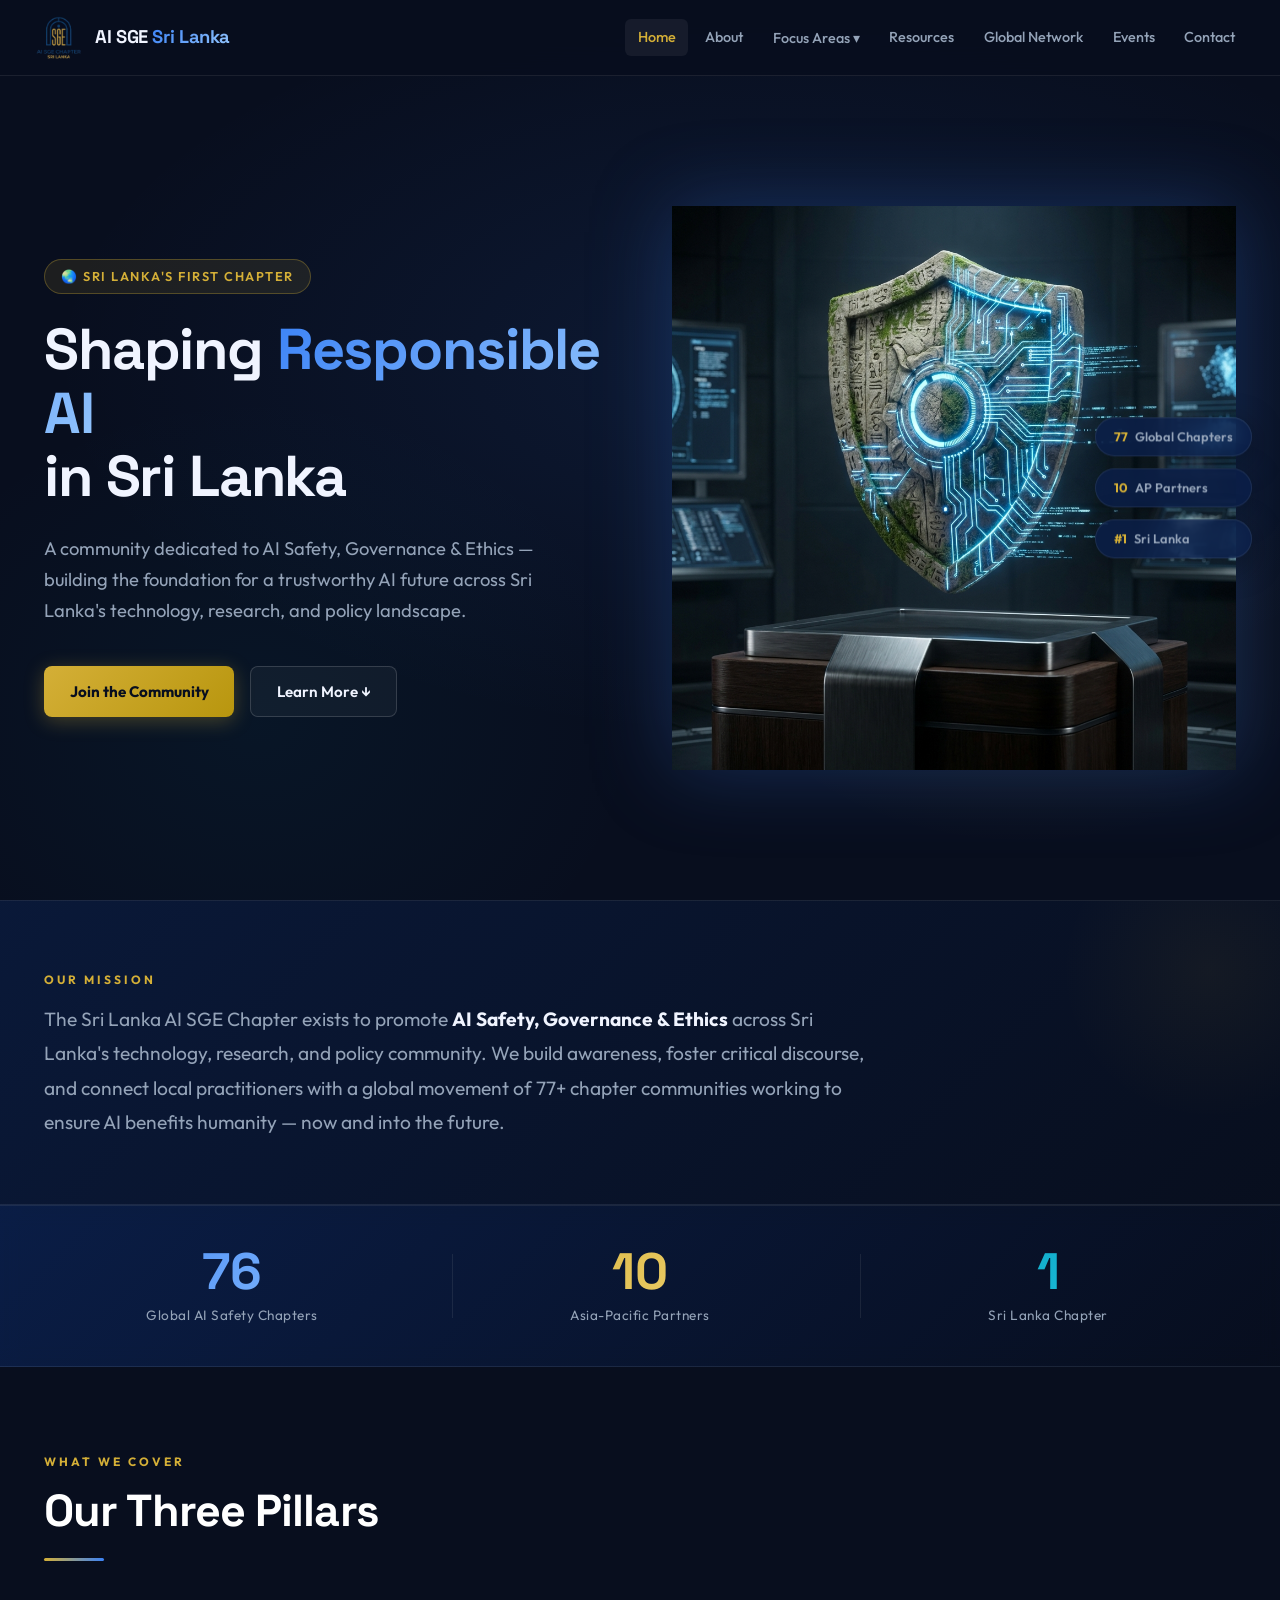
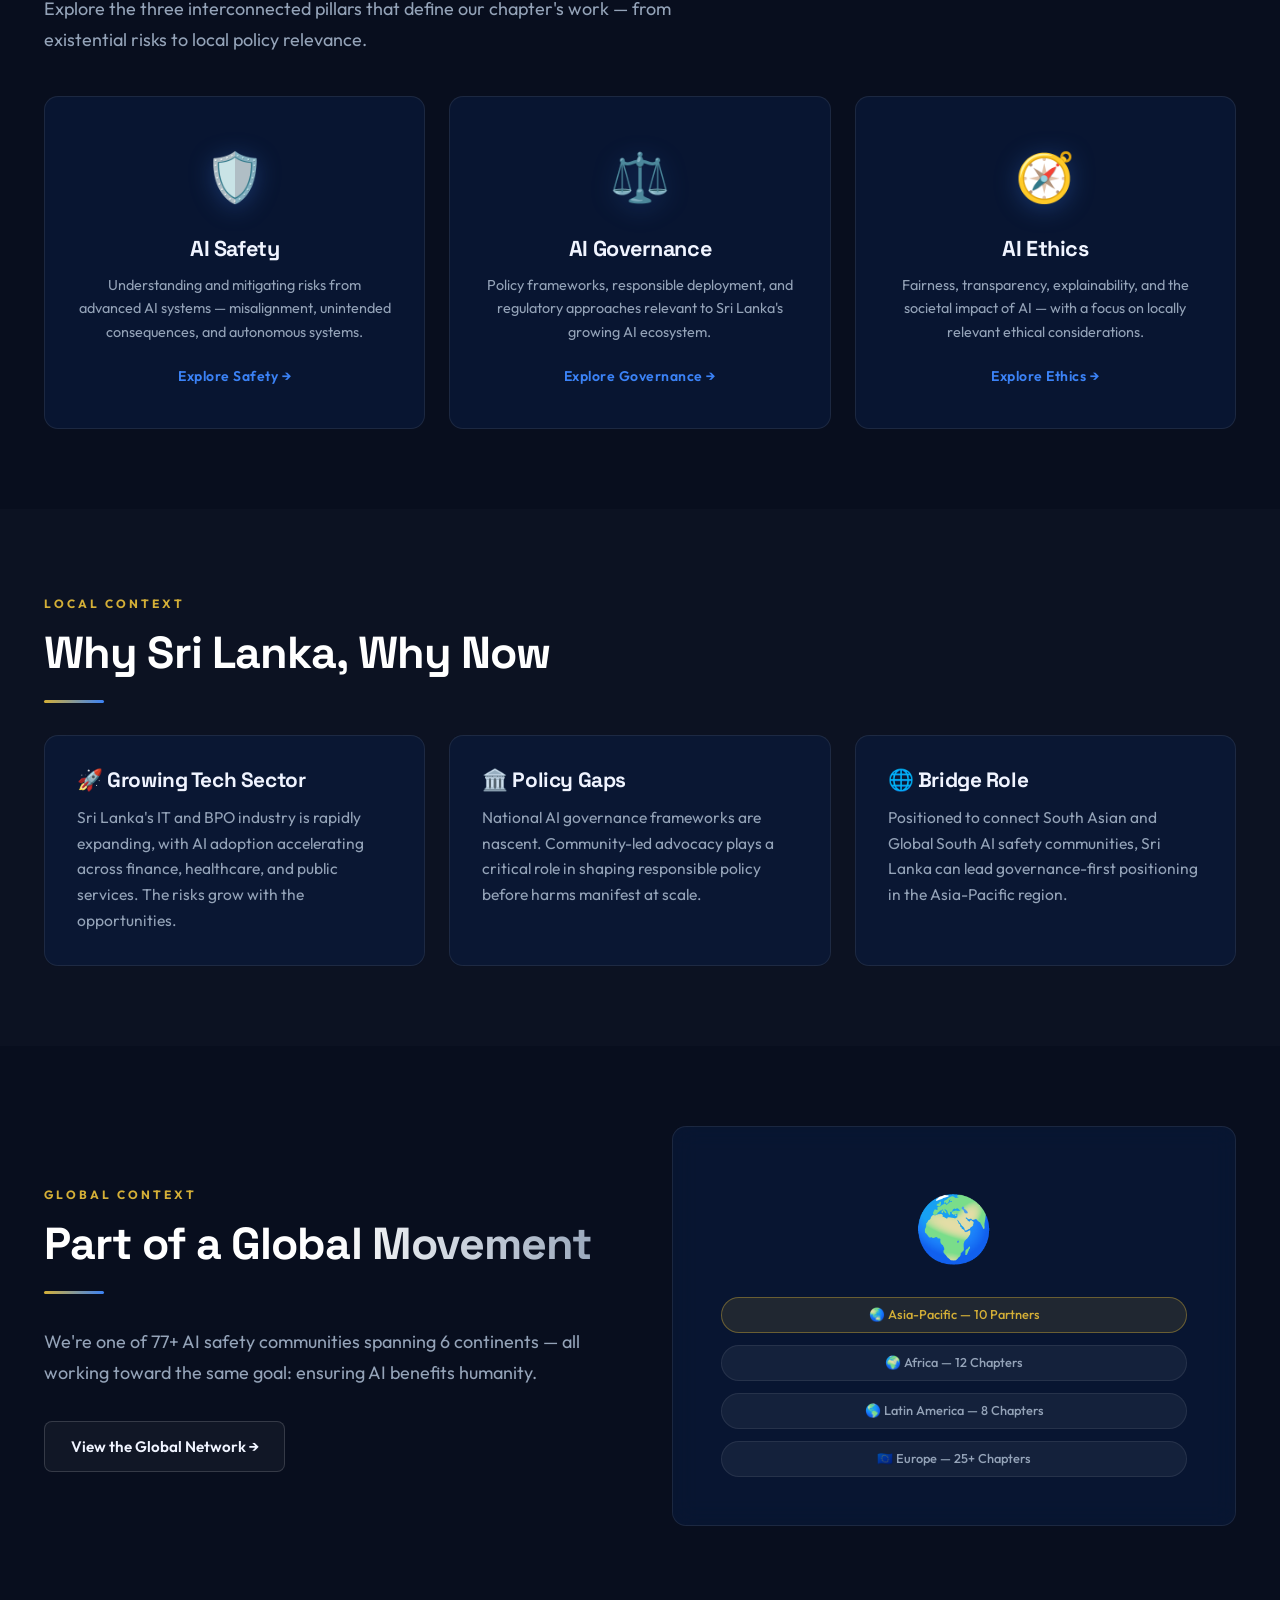
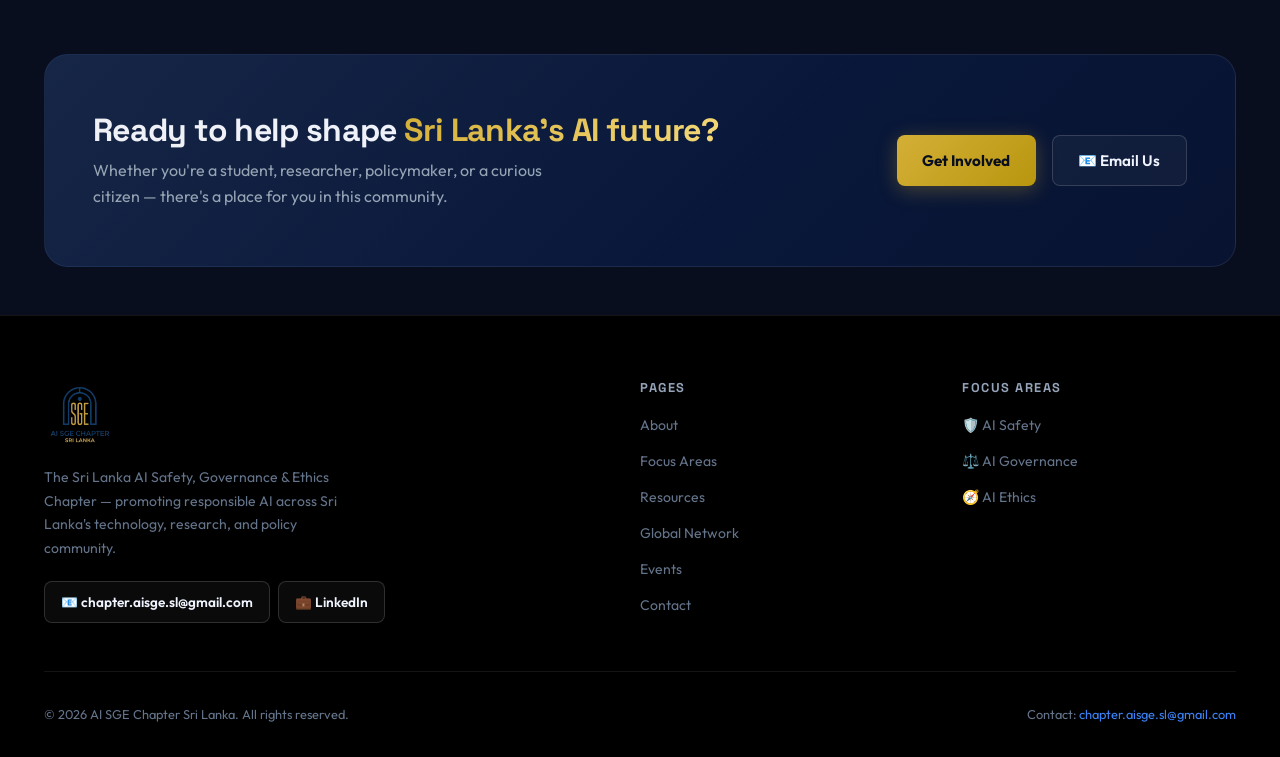
==== commit ce26c44f: "feat: Add LinkedIn link to footers and remove Twitter from contact" ====
--- a/index.html
+++ b/index.html
@@ -214,7 +214,10 @@
                 <div class="footer-brand">
                     <img src="logo.png" alt="AI SGE Logo" class="footer-logo">
                     <p>The Sri Lanka AI Safety, Governance & Ethics Chapter — promoting responsible AI across Sri Lanka's technology, research, and policy community.</p>
-                    <a href="mailto:chapter.aisge.sl@gmail.com" class="btn btn-outline" style="font-size: 0.85rem; padding: 0.55rem 1rem; margin-top: 0.5rem;">📧 chapter.aisge.sl@gmail.com</a>
+                    <div style="display: flex; gap: 0.5rem; flex-wrap: wrap; margin-top: 0.5rem;">
+                        <a href="mailto:chapter.aisge.sl@gmail.com" class="btn btn-outline" style="font-size: 0.85rem; padding: 0.55rem 1rem; ">📧 chapter.aisge.sl@gmail.com</a>
+                        <a href="https://www.linkedin.com/company/ai-sge-sri-lanka-chapter/" target="_blank" class="btn btn-outline" style="font-size: 0.85rem; padding: 0.55rem 1rem;">💼 LinkedIn</a>
+                    </div>
                 </div>
                 <div class="footer-col">
                     <h4>Pages</h4>
--- a/styles.css
+++ b/styles.css
@@ -4,43 +4,55 @@
    DESIGN TOKENS
    ===================================================== */
 :root {
-    --navy:        #0B1F4A;
-    --navy-light:  #0f2860;
-    --bg-dark:     #080e1e;
-    --bg-mid:      #0d1629;
-    --bg-card:     rgba(11, 31, 74, 0.45);
-    --bg-card-alt: rgba(255,255,255,0.03);
-
-    --primary:  #3b82f6;   /* Electric Blue */
-    --gold:     #D4AF37;   /* Authority Gold */
-    --teal:     #0891B2;   /* Trust Teal */
-    --accent:   #f59e0b;   /* Amber */
-    --success:  #10b981;
-
-    --text-main:   #f0f4ff;
-    --text-muted:  #94a3b8;
-    --text-dim:    #64748b;
-
-    --glass-border:   1px solid rgba(255,255,255,0.08);
-    --glass-border-h: 1px solid rgba(59,130,246,0.35);
+    --navy: #0B1F4A;
+    --navy-light: #0f2860;
+    --bg-dark: #080e1e;
+    --bg-mid: #0d1629;
+    --bg-card: rgba(11, 31, 74, 0.45);
+    --bg-card-alt: rgba(255, 255, 255, 0.03);
+
+    --primary: #3b82f6;
+    /* Electric Blue */
+    --gold: #D4AF37;
+    /* Authority Gold */
+    --teal: #0891B2;
+    /* Trust Teal */
+    --accent: #f59e0b;
+    /* Amber */
+    --success: #10b981;
+
+    --text-main: #f0f4ff;
+    --text-muted: #94a3b8;
+    --text-dim: #64748b;
+
+    --glass-border: 1px solid rgba(255, 255, 255, 0.08);
+    --glass-border-h: 1px solid rgba(59, 130, 246, 0.35);
     --nav-height: 76px;
 
     --radius-sm: 8px;
     --radius-md: 14px;
     --radius-lg: 24px;
 
-    --shadow-card:  0 8px 32px rgba(0,0,0,0.4);
-    --shadow-glow:  0 0 40px rgba(59,130,246,0.18);
-    --shadow-gold:  0 0 30px rgba(212,175,55,0.2);
-    --transition:   all 0.3s cubic-bezier(0.4, 0, 0.2, 1);
+    --shadow-card: 0 8px 32px rgba(0, 0, 0, 0.4);
+    --shadow-glow: 0 0 40px rgba(59, 130, 246, 0.18);
+    --shadow-gold: 0 0 30px rgba(212, 175, 55, 0.2);
+    --transition: all 0.3s cubic-bezier(0.4, 0, 0.2, 1);
 }
 
 /* =====================================================
    RESET & BASE
    ===================================================== */
-*, *::before, *::after { margin: 0; padding: 0; box-sizing: border-box; }
-
-html { scroll-behavior: smooth; }
+*,
+*::before,
+*::after {
+    margin: 0;
+    padding: 0;
+    box-sizing: border-box;
+}
+
+html {
+    scroll-behavior: smooth;
+}
 
 body {
     background-color: var(--bg-dark);
@@ -50,15 +62,31 @@
     overflow-x: hidden;
 }
 
-h1, h2, h3, h4, h5, h6 {
+h1,
+h2,
+h3,
+h4,
+h5,
+h6 {
     font-family: 'Space Grotesk', sans-serif;
     line-height: 1.2;
     letter-spacing: -0.02em;
 }
 
-a { text-decoration: none; color: inherit; transition: var(--transition); }
-ul { list-style: none; }
-img { max-width: 100%; display: block; }
+a {
+    text-decoration: none;
+    color: inherit;
+    transition: var(--transition);
+}
+
+ul {
+    list-style: none;
+}
+
+img {
+    max-width: 100%;
+    display: block;
+}
 
 /* =====================================================
    UTILITIES
@@ -69,10 +97,21 @@
     padding: 0 1.5rem;
 }
 
-.section { padding: 5rem 0; }
-.section-sm { padding: 3rem 0; }
-.bg-alt { background: rgba(255,255,255,0.015); }
-.bg-navy { background: var(--navy); }
+.section {
+    padding: 5rem 0;
+}
+
+.section-sm {
+    padding: 3rem 0;
+}
+
+.bg-alt {
+    background: rgba(255, 255, 255, 0.015);
+}
+
+.bg-navy {
+    background: var(--navy);
+}
 
 .text-gradient {
     background: linear-gradient(135deg, var(--primary) 0%, #93c5fd 100%);
@@ -150,43 +189,47 @@
 .btn-primary {
     background: linear-gradient(135deg, var(--primary) 0%, #1d4ed8 100%);
     color: white;
-    box-shadow: 0 4px 20px rgba(59,130,246,0.35);
-}
+    box-shadow: 0 4px 20px rgba(59, 130, 246, 0.35);
+}
+
 .btn-primary:hover {
     transform: translateY(-2px);
-    box-shadow: 0 8px 30px rgba(59,130,246,0.55);
+    box-shadow: 0 8px 30px rgba(59, 130, 246, 0.55);
 }
 
 .btn-gold {
     background: linear-gradient(135deg, var(--gold) 0%, #b8960e 100%);
     color: #080e1e;
     font-weight: 700;
-    box-shadow: 0 4px 20px rgba(212,175,55,0.3);
-}
+    box-shadow: 0 4px 20px rgba(212, 175, 55, 0.3);
+}
+
 .btn-gold:hover {
     transform: translateY(-2px);
-    box-shadow: 0 8px 30px rgba(212,175,55,0.5);
+    box-shadow: 0 8px 30px rgba(212, 175, 55, 0.5);
 }
 
 .btn-outline {
-    border: 1px solid rgba(255,255,255,0.15);
-    background: rgba(255,255,255,0.04);
+    border: 1px solid rgba(255, 255, 255, 0.15);
+    background: rgba(255, 255, 255, 0.04);
     color: var(--text-main);
 }
+
 .btn-outline:hover {
-    background: rgba(255,255,255,0.1);
-    border-color: rgba(255,255,255,0.35);
+    background: rgba(255, 255, 255, 0.1);
+    border-color: rgba(255, 255, 255, 0.35);
     transform: translateY(-2px);
 }
 
 .btn-teal {
     background: linear-gradient(135deg, var(--teal) 0%, #0e7490 100%);
     color: white;
-    box-shadow: 0 4px 20px rgba(8,145,178,0.35);
-}
+    box-shadow: 0 4px 20px rgba(8, 145, 178, 0.35);
+}
+
 .btn-teal:hover {
     transform: translateY(-2px);
-    box-shadow: 0 8px 30px rgba(8,145,178,0.55);
+    box-shadow: 0 8px 30px rgba(8, 145, 178, 0.55);
 }
 
 /* =====================================================
@@ -211,7 +254,7 @@
 
 .navbar.scrolled {
     background: rgba(8, 14, 30, 0.97);
-    box-shadow: 0 4px 30px rgba(0,0,0,0.5);
+    box-shadow: 0 4px 30px rgba(0, 0, 0, 0.5);
 }
 
 .logo {
@@ -225,8 +268,15 @@
     flex-shrink: 0;
 }
 
-.logo-img { height: 52px; width: auto; }
-.footer-logo { height: 70px; margin-bottom: 1rem; }
+.logo-img {
+    height: 52px;
+    width: auto;
+}
+
+.footer-logo {
+    height: 70px;
+    margin-bottom: 1rem;
+}
 
 .nav-links {
     display: flex;
@@ -242,21 +292,27 @@
     border-radius: 6px;
     position: relative;
 }
-.nav-links a:hover, .nav-links a.active {
+
+.nav-links a:hover,
+.nav-links a.active {
     color: var(--text-main);
-    background: rgba(255,255,255,0.06);
-}
-.nav-links a.active { color: var(--gold); }
+    background: rgba(255, 255, 255, 0.06);
+}
+
+.nav-links a.active {
+    color: var(--gold);
+}
 
 .nav-links .dropdown {
     position: relative;
 }
+
 .nav-links .dropdown-menu {
     display: none;
     position: absolute;
     top: calc(100% + 0.5rem);
     left: 0;
-    background: rgba(8,14,30,0.97);
+    background: rgba(8, 14, 30, 0.97);
     border: var(--glass-border);
     border-radius: var(--radius-sm);
     min-width: 200px;
@@ -265,7 +321,11 @@
     box-shadow: var(--shadow-card);
     z-index: 100;
 }
-.nav-links .dropdown:hover .dropdown-menu { display: block; }
+
+.nav-links .dropdown:hover .dropdown-menu {
+    display: block;
+}
+
 .nav-links .dropdown-menu a {
     display: block;
     padding: 0.55rem 1rem;
@@ -284,6 +344,7 @@
     padding: 6px;
     z-index: 1100;
 }
+
 .hamburger span {
     display: block;
     width: 24px;
@@ -292,15 +353,24 @@
     border-radius: 2px;
     transition: var(--transition);
 }
-.hamburger.open span:nth-child(1) { transform: rotate(45deg) translate(5px, 5px); }
-.hamburger.open span:nth-child(2) { opacity: 0; }
-.hamburger.open span:nth-child(3) { transform: rotate(-45deg) translate(5px, -5px); }
+
+.hamburger.open span:nth-child(1) {
+    transform: rotate(45deg) translate(5px, 5px);
+}
+
+.hamburger.open span:nth-child(2) {
+    opacity: 0;
+}
+
+.hamburger.open span:nth-child(3) {
+    transform: rotate(-45deg) translate(5px, -5px);
+}
 
 .mobile-menu {
     display: none;
     position: fixed;
     inset: var(--nav-height) 0 0 0;
-    background: rgba(8,14,30,0.98);
+    background: rgba(8, 14, 30, 0.98);
     backdrop-filter: blur(20px);
     z-index: 999;
     padding: 2rem 1.5rem;
@@ -309,7 +379,11 @@
     border-top: var(--glass-border);
     overflow-y: auto;
 }
-.mobile-menu.open { display: flex; }
+
+.mobile-menu.open {
+    display: flex;
+}
+
 .mobile-menu a {
     font-size: 1.1rem;
     font-weight: 500;
@@ -318,11 +392,17 @@
     border-radius: var(--radius-sm);
     border-bottom: var(--glass-border);
 }
-.mobile-menu a:hover, .mobile-menu a.active {
+
+.mobile-menu a:hover,
+.mobile-menu a.active {
     color: var(--text-main);
-    background: rgba(255,255,255,0.06);
-}
-.mobile-menu a.active { color: var(--gold); }
+    background: rgba(255, 255, 255, 0.06);
+}
+
+.mobile-menu a.active {
+    color: var(--gold);
+}
+
 .mobile-section-label {
     font-size: 0.7rem;
     text-transform: uppercase;
@@ -349,9 +429,9 @@
     position: absolute;
     inset: 0;
     background:
-        radial-gradient(ellipse 80% 60% at 60% 40%, rgba(59,130,246,0.1) 0%, transparent 70%),
-        radial-gradient(ellipse 40% 40% at 80% 70%, rgba(212,175,55,0.07) 0%, transparent 60%),
-        radial-gradient(ellipse 50% 60% at 20% 80%, rgba(8,145,178,0.06) 0%, transparent 60%);
+        radial-gradient(ellipse 80% 60% at 60% 40%, rgba(59, 130, 246, 0.1) 0%, transparent 70%),
+        radial-gradient(ellipse 40% 40% at 80% 70%, rgba(212, 175, 55, 0.07) 0%, transparent 60%),
+        radial-gradient(ellipse 50% 60% at 20% 80%, rgba(8, 145, 178, 0.06) 0%, transparent 60%);
     pointer-events: none;
 }
 
@@ -369,8 +449,8 @@
     display: inline-flex;
     align-items: center;
     gap: 0.5rem;
-    background: rgba(212,175,55,0.1);
-    border: 1px solid rgba(212,175,55,0.3);
+    background: rgba(212, 175, 55, 0.1);
+    border: 1px solid rgba(212, 175, 55, 0.3);
     color: var(--gold);
     font-size: 0.8rem;
     font-weight: 600;
@@ -396,7 +476,11 @@
     line-height: 1.7;
 }
 
-.hero-ctas { display: flex; gap: 1rem; flex-wrap: wrap; }
+.hero-ctas {
+    display: flex;
+    gap: 1rem;
+    flex-wrap: wrap;
+}
 
 .hero-visual {
     display: flex;
@@ -407,7 +491,7 @@
 
 .hero-visual img {
     max-width: 100%;
-    filter: drop-shadow(0 0 40px rgba(59,130,246,0.25));
+    filter: drop-shadow(0 0 40px rgba(59, 130, 246, 0.25));
     animation: float 7s ease-in-out infinite;
 }
 
@@ -422,7 +506,7 @@
 }
 
 .stat-pill {
-    background: rgba(11,31,74,0.8);
+    background: rgba(11, 31, 74, 0.8);
     border: var(--glass-border);
     backdrop-filter: blur(12px);
     border-radius: 100px;
@@ -433,18 +517,29 @@
     white-space: nowrap;
     box-shadow: var(--shadow-card);
 }
-.stat-pill strong { color: var(--gold); margin-right: 0.3rem; }
+
+.stat-pill strong {
+    color: var(--gold);
+    margin-right: 0.3rem;
+}
 
 @keyframes float {
-    0%, 100% { transform: translateY(0); }
-    50%       { transform: translateY(-18px); }
+
+    0%,
+    100% {
+        transform: translateY(0);
+    }
+
+    50% {
+        transform: translateY(-18px);
+    }
 }
 
 /* =====================================================
    STATS BAR
    ===================================================== */
 .stats-bar {
-    background: linear-gradient(135deg, rgba(11,31,74,0.9) 0%, rgba(8,14,30,0.9) 100%);
+    background: linear-gradient(135deg, rgba(11, 31, 74, 0.9) 0%, rgba(8, 14, 30, 0.9) 100%);
     border-top: var(--glass-border);
     border-bottom: var(--glass-border);
     padding: 2.5rem 0;
@@ -458,13 +553,18 @@
     text-align: center;
 }
 
-.stat-item { position: relative; }
-.stat-item + .stat-item::before {
+.stat-item {
+    position: relative;
+}
+
+.stat-item+.stat-item::before {
     content: '';
     position: absolute;
-    left: 0; top: 10%; height: 80%;
+    left: 0;
+    top: 10%;
+    height: 80%;
     width: 1px;
-    background: rgba(255,255,255,0.08);
+    background: rgba(255, 255, 255, 0.08);
 }
 
 .stat-number {
@@ -504,19 +604,24 @@
 .glass-card::before {
     content: '';
     position: absolute;
-    top: 0; left: 0; right: 0;
+    top: 0;
+    left: 0;
+    right: 0;
     height: 2px;
-    background: linear-gradient(90deg, transparent, rgba(59,130,246,0.5), transparent);
+    background: linear-gradient(90deg, transparent, rgba(59, 130, 246, 0.5), transparent);
     opacity: 0;
     transition: var(--transition);
 }
 
 .glass-card:hover {
     transform: translateY(-6px);
-    border-color: rgba(59,130,246,0.25);
+    border-color: rgba(59, 130, 246, 0.25);
     box-shadow: var(--shadow-glow);
 }
-.glass-card:hover::before { opacity: 1; }
+
+.glass-card:hover::before {
+    opacity: 1;
+}
 
 .glass-card h3 {
     font-size: 1.3rem;
@@ -524,7 +629,10 @@
     color: var(--text-main);
 }
 
-.glass-card p { color: var(--text-muted); font-size: 0.975rem; }
+.glass-card p {
+    color: var(--text-muted);
+    font-size: 0.975rem;
+}
 
 /* Focus Area Cards */
 .focus-card {
@@ -550,7 +658,7 @@
     font-size: 3rem;
     margin-bottom: 1.25rem;
     display: block;
-    filter: drop-shadow(0 4px 12px rgba(59,130,246,0.3));
+    filter: drop-shadow(0 4px 12px rgba(59, 130, 246, 0.3));
 }
 
 .focus-card h3 {
@@ -575,16 +683,27 @@
 }
 
 /* Safety / Governance / Ethics color accents */
-.focus-card.safety:hover   { border-color: rgba(59,130,246,0.4); }
-.focus-card.governance:hover { border-color: rgba(212,175,55,0.4); }
-.focus-card.governance:hover { box-shadow: var(--shadow-gold); }
-.focus-card.ethics:hover   { border-color: rgba(8,145,178,0.4); }
+.focus-card.safety:hover {
+    border-color: rgba(59, 130, 246, 0.4);
+}
+
+.focus-card.governance:hover {
+    border-color: rgba(212, 175, 55, 0.4);
+}
+
+.focus-card.governance:hover {
+    box-shadow: var(--shadow-gold);
+}
+
+.focus-card.ethics:hover {
+    border-color: rgba(8, 145, 178, 0.4);
+}
 
 /* =====================================================
    MISSION STRIP
    ===================================================== */
 .mission-strip {
-    background: linear-gradient(135deg, rgba(11,31,74,0.6) 0%, rgba(8,14,30,0.6) 100%);
+    background: linear-gradient(135deg, rgba(11, 31, 74, 0.6) 0%, rgba(8, 14, 30, 0.6) 100%);
     border-top: var(--glass-border);
     border-bottom: var(--glass-border);
     padding: 4rem 0;
@@ -595,9 +714,11 @@
 .mission-strip::before {
     content: '';
     position: absolute;
-    top: -80px; right: -80px;
-    width: 300px; height: 300px;
-    background: radial-gradient(circle, rgba(212,175,55,0.06) 0%, transparent 70%);
+    top: -80px;
+    right: -80px;
+    width: 300px;
+    height: 300px;
+    background: radial-gradient(circle, rgba(212, 175, 55, 0.06) 0%, transparent 70%);
     pointer-events: none;
 }
 
@@ -608,13 +729,15 @@
     line-height: 1.8;
 }
 
-.mission-text strong { color: var(--text-main); }
+.mission-text strong {
+    color: var(--text-main);
+}
 
 /* =====================================================
    CTA BANNER
    ===================================================== */
 .cta-banner {
-    background: linear-gradient(135deg, rgba(11,31,74,0.95) 0%, rgba(8,20,50,0.95) 100%);
+    background: linear-gradient(135deg, rgba(11, 31, 74, 0.95) 0%, rgba(8, 20, 50, 0.95) 100%);
     border: var(--glass-border);
     border-radius: var(--radius-lg);
     padding: 3.5rem 3rem;
@@ -631,7 +754,7 @@
     content: '';
     position: absolute;
     inset: 0;
-    background: linear-gradient(135deg, rgba(212,175,55,0.06) 0%, transparent 60%);
+    background: linear-gradient(135deg, rgba(212, 175, 55, 0.06) 0%, transparent 60%);
     pointer-events: none;
 }
 
@@ -640,7 +763,10 @@
     margin-bottom: 0.5rem;
 }
 
-.cta-banner p { color: var(--text-muted); max-width: 480px; }
+.cta-banner p {
+    color: var(--text-muted);
+    max-width: 480px;
+}
 
 /* =====================================================
    PAGE HERO (inner pages)
@@ -657,12 +783,15 @@
     position: absolute;
     inset: 0;
     background:
-        radial-gradient(ellipse 60% 80% at 70% 50%, rgba(59,130,246,0.08) 0%, transparent 70%),
-        radial-gradient(ellipse 40% 40% at 30% 20%, rgba(212,175,55,0.05) 0%, transparent 60%);
+        radial-gradient(ellipse 60% 80% at 70% 50%, rgba(59, 130, 246, 0.08) 0%, transparent 70%),
+        radial-gradient(ellipse 40% 40% at 30% 20%, rgba(212, 175, 55, 0.05) 0%, transparent 60%);
     pointer-events: none;
 }
 
-.page-hero .container { position: relative; z-index: 2; }
+.page-hero .container {
+    position: relative;
+    z-index: 2;
+}
 
 .breadcrumb {
     display: flex;
@@ -672,9 +801,18 @@
     color: var(--text-dim);
     margin-bottom: 1.5rem;
 }
-.breadcrumb a { color: var(--text-dim); }
-.breadcrumb a:hover { color: var(--text-main); }
-.breadcrumb span { color: var(--text-dim); }
+
+.breadcrumb a {
+    color: var(--text-dim);
+}
+
+.breadcrumb a:hover {
+    color: var(--text-main);
+}
+
+.breadcrumb span {
+    color: var(--text-dim);
+}
 
 /* =====================================================
    TEAM / MEMBER CARDS
@@ -694,10 +832,11 @@
     border-radius: var(--radius-md);
     transition: var(--transition);
 }
+
 .member-card:hover {
-    background: rgba(255,255,255,0.06);
+    background: rgba(255, 255, 255, 0.06);
     transform: translateY(-5px);
-    border-color: rgba(212,175,55,0.2);
+    border-color: rgba(212, 175, 55, 0.2);
 }
 
 .avatar {
@@ -705,7 +844,7 @@
     height: 90px;
     border-radius: 50%;
     background: linear-gradient(135deg, var(--navy-light), var(--primary));
-    border: 2px solid rgba(212,175,55,0.3);
+    border: 2px solid rgba(212, 175, 55, 0.3);
     margin: 0 auto 1.25rem;
     display: flex;
     align-items: center;
@@ -725,7 +864,11 @@
     margin-bottom: 0.5rem;
 }
 
-.member-bio { font-size: 0.875rem; color: var(--text-muted); line-height: 1.6; }
+.member-bio {
+    font-size: 0.875rem;
+    color: var(--text-muted);
+    line-height: 1.6;
+}
 
 /* =====================================================
    PARTNER CARDS (Global Network)
@@ -746,16 +889,31 @@
     gap: 1rem;
     transition: var(--transition);
 }
+
 .partner-card:hover {
-    border-color: rgba(59,130,246,0.3);
-    background: rgba(59,130,246,0.05);
+    border-color: rgba(59, 130, 246, 0.3);
+    background: rgba(59, 130, 246, 0.05);
     transform: translateY(-3px);
 }
 
-.partner-flag { font-size: 2.5rem; line-height: 1; flex-shrink: 0; }
-
-.partner-info h4 { font-size: 0.975rem; font-weight: 600; margin-bottom: 0.25rem; }
-.partner-info p  { font-size: 0.8rem; color: var(--text-muted); line-height: 1.5; }
+.partner-flag {
+    font-size: 2.5rem;
+    line-height: 1;
+    flex-shrink: 0;
+}
+
+.partner-info h4 {
+    font-size: 0.975rem;
+    font-weight: 600;
+    margin-bottom: 0.25rem;
+}
+
+.partner-info p {
+    font-size: 0.8rem;
+    color: var(--text-muted);
+    line-height: 1.5;
+}
+
 .partner-info .tag {
     display: inline-block;
     font-size: 0.7rem;
@@ -765,16 +923,36 @@
     margin-top: 0.5rem;
     border: 1px solid;
 }
-.tag-research   { color: var(--primary); border-color: rgba(59,130,246,0.3); background: rgba(59,130,246,0.08); }
-.tag-community  { color: var(--teal);    border-color: rgba(8,145,178,0.3);  background: rgba(8,145,178,0.08); }
-.tag-education  { color: var(--gold);    border-color: rgba(212,175,55,0.3); background: rgba(212,175,55,0.08); }
-.tag-policy     { color: var(--accent);  border-color: rgba(245,158,11,0.3); background: rgba(245,158,11,0.08); }
+
+.tag-research {
+    color: var(--primary);
+    border-color: rgba(59, 130, 246, 0.3);
+    background: rgba(59, 130, 246, 0.08);
+}
+
+.tag-community {
+    color: var(--teal);
+    border-color: rgba(8, 145, 178, 0.3);
+    background: rgba(8, 145, 178, 0.08);
+}
+
+.tag-education {
+    color: var(--gold);
+    border-color: rgba(212, 175, 55, 0.3);
+    background: rgba(212, 175, 55, 0.08);
+}
+
+.tag-policy {
+    color: var(--accent);
+    border-color: rgba(245, 158, 11, 0.3);
+    background: rgba(245, 158, 11, 0.08);
+}
 
 /* =====================================================
    WORLD MAP SECTION
    ===================================================== */
 .map-frame {
-    background: rgba(11,31,74,0.35);
+    background: rgba(11, 31, 74, 0.35);
     border: var(--glass-border);
     border-radius: var(--radius-lg);
     padding: 2.5rem;
@@ -802,7 +980,7 @@
     display: flex;
     align-items: center;
     gap: 0.5rem;
-    background: rgba(255,255,255,0.05);
+    background: rgba(255, 255, 255, 0.05);
     border: var(--glass-border);
     border-radius: 100px;
     padding: 0.4rem 0.9rem;
@@ -810,14 +988,25 @@
     font-weight: 500;
     color: var(--text-muted);
 }
-.region-badge.hl { background: rgba(212,175,55,0.12); border-color: rgba(212,175,55,0.4); color: var(--gold); }
+
+.region-badge.hl {
+    background: rgba(212, 175, 55, 0.12);
+    border-color: rgba(212, 175, 55, 0.4);
+    color: var(--gold);
+}
+
 .region-dot {
-    width: 8px; height: 8px;
+    width: 8px;
+    height: 8px;
     border-radius: 50%;
     background: var(--primary);
     flex-shrink: 0;
 }
-.region-dot.gold { background: var(--gold); box-shadow: 0 0 8px rgba(212,175,55,0.6); }
+
+.region-dot.gold {
+    background: var(--gold);
+    box-shadow: 0 0 8px rgba(212, 175, 55, 0.6);
+}
 
 /* =====================================================
    EVENTS
@@ -840,9 +1029,10 @@
     position: relative;
     overflow: hidden;
 }
+
 .event-type-card:hover {
     transform: translateY(-4px);
-    border-color: rgba(59,130,246,0.25);
+    border-color: rgba(59, 130, 246, 0.25);
     box-shadow: var(--shadow-glow);
 }
 
@@ -850,25 +1040,38 @@
     font-size: 2rem;
     line-height: 1;
     flex-shrink: 0;
-    width: 52px; height: 52px;
-    background: rgba(59,130,246,0.1);
+    width: 52px;
+    height: 52px;
+    background: rgba(59, 130, 246, 0.1);
     border-radius: 12px;
-    display: flex; align-items: center; justify-content: center;
-}
-
-.event-type-card h4 { font-size: 1rem; font-weight: 600; margin-bottom: 0.3rem; }
-.event-type-card p  { font-size: 0.82rem; color: var(--text-muted); line-height: 1.55; }
+    display: flex;
+    align-items: center;
+    justify-content: center;
+}
+
+.event-type-card h4 {
+    font-size: 1rem;
+    font-weight: 600;
+    margin-bottom: 0.3rem;
+}
+
+.event-type-card p {
+    font-size: 0.82rem;
+    color: var(--text-muted);
+    line-height: 1.55;
+}
 
 .coming-soon-badge {
     position: absolute;
-    top: 1rem; right: 1rem;
+    top: 1rem;
+    right: 1rem;
     font-size: 0.65rem;
     font-weight: 700;
     text-transform: uppercase;
     letter-spacing: 1px;
     color: var(--gold);
-    background: rgba(212,175,55,0.1);
-    border: 1px solid rgba(212,175,55,0.25);
+    background: rgba(212, 175, 55, 0.1);
+    border: 1px solid rgba(212, 175, 55, 0.25);
     padding: 0.2rem 0.6rem;
     border-radius: 100px;
 }
@@ -893,8 +1096,8 @@
 .form-group input,
 .form-group select,
 .form-group textarea {
-    background: rgba(255,255,255,0.04);
-    border: 1px solid rgba(255,255,255,0.1);
+    background: rgba(255, 255, 255, 0.04);
+    border: 1px solid rgba(255, 255, 255, 0.1);
     border-radius: var(--radius-sm);
     color: var(--text-main);
     font-family: 'Outfit', sans-serif;
@@ -908,13 +1111,21 @@
 .form-group input:focus,
 .form-group select:focus,
 .form-group textarea:focus {
-    border-color: rgba(59,130,246,0.5);
-    background: rgba(59,130,246,0.05);
-    box-shadow: 0 0 0 3px rgba(59,130,246,0.12);
-}
-
-.form-group select option { background: var(--bg-dark); color: var(--text-main); }
-.form-group textarea { resize: vertical; min-height: 130px; line-height: 1.6; }
+    border-color: rgba(59, 130, 246, 0.5);
+    background: rgba(59, 130, 246, 0.05);
+    box-shadow: 0 0 0 3px rgba(59, 130, 246, 0.12);
+}
+
+.form-group select option {
+    background: var(--bg-dark);
+    color: var(--text-main);
+}
+
+.form-group textarea {
+    resize: vertical;
+    min-height: 130px;
+    line-height: 1.6;
+}
 
 .form-row {
     display: grid;
@@ -937,23 +1148,42 @@
     text-decoration: none;
     color: inherit;
 }
+
 .resource-card:hover {
-    border-color: rgba(59,130,246,0.3);
+    border-color: rgba(59, 130, 246, 0.3);
     transform: translateX(5px);
 }
 
 .resource-icon {
     font-size: 1.75rem;
-    width: 50px; height: 50px;
-    background: rgba(59,130,246,0.1);
+    width: 50px;
+    height: 50px;
+    background: rgba(59, 130, 246, 0.1);
     border-radius: 10px;
-    display: flex; align-items: center; justify-content: center;
+    display: flex;
+    align-items: center;
+    justify-content: center;
     flex-shrink: 0;
 }
 
-.resource-info h4 { font-size: 0.975rem; font-weight: 600; margin-bottom: 0.25rem; }
-.resource-info p  { font-size: 0.82rem; color: var(--text-muted); line-height: 1.5; }
-.resource-info .ext-link { font-size: 0.78rem; color: var(--primary); margin-top: 0.3rem; display: block; }
+.resource-info h4 {
+    font-size: 0.975rem;
+    font-weight: 600;
+    margin-bottom: 0.25rem;
+}
+
+.resource-info p {
+    font-size: 0.82rem;
+    color: var(--text-muted);
+    line-height: 1.5;
+}
+
+.resource-info .ext-link {
+    font-size: 0.78rem;
+    color: var(--primary);
+    margin-top: 0.3rem;
+    display: block;
+}
 
 /* Org table */
 .org-table {
@@ -965,7 +1195,7 @@
 .org-table th {
     text-align: left;
     padding: 0.85rem 1rem;
-    border-bottom: 1px solid rgba(255,255,255,0.1);
+    border-bottom: 1px solid rgba(255, 255, 255, 0.1);
     color: var(--text-muted);
     font-size: 0.78rem;
     text-transform: uppercase;
@@ -975,15 +1205,28 @@
 
 .org-table td {
     padding: 0.9rem 1rem;
-    border-bottom: 1px solid rgba(255,255,255,0.05);
+    border-bottom: 1px solid rgba(255, 255, 255, 0.05);
     color: var(--text-muted);
     vertical-align: middle;
 }
 
-.org-table tr:hover td { background: rgba(255,255,255,0.02); color: var(--text-main); }
-.org-table td a { color: var(--primary); }
-.org-table td a:hover { text-decoration: underline; }
-.org-table td:first-child { font-weight: 600; color: var(--text-main); }
+.org-table tr:hover td {
+    background: rgba(255, 255, 255, 0.02);
+    color: var(--text-main);
+}
+
+.org-table td a {
+    color: var(--primary);
+}
+
+.org-table td a:hover {
+    text-decoration: underline;
+}
+
+.org-table td:first-child {
+    font-weight: 600;
+    color: var(--text-main);
+}
 
 /* =====================================================
    CONTACT
@@ -1000,36 +1243,53 @@
     text-decoration: none;
     color: inherit;
 }
+
 .contact-method:hover {
-    border-color: rgba(212,175,55,0.35);
+    border-color: rgba(212, 175, 55, 0.35);
     transform: translateY(-3px);
 }
 
 .contact-method-icon {
     font-size: 1.75rem;
-    width: 56px; height: 56px;
-    background: rgba(212,175,55,0.1);
+    width: 56px;
+    height: 56px;
+    background: rgba(212, 175, 55, 0.1);
     border-radius: 12px;
-    display: flex; align-items: center; justify-content: center;
+    display: flex;
+    align-items: center;
+    justify-content: center;
     flex-shrink: 0;
 }
 
-.contact-method-info h4 { font-size: 0.85rem; color: var(--text-dim); margin-bottom: 0.2rem; font-weight: 400; }
-.contact-method-info p  { font-size: 1rem; font-weight: 600; color: var(--text-main); }
+.contact-method-info h4 {
+    font-size: 0.85rem;
+    color: var(--text-dim);
+    margin-bottom: 0.2rem;
+    font-weight: 400;
+}
+
+.contact-method-info p {
+    font-size: 1rem;
+    font-weight: 600;
+    color: var(--text-main);
+}
 
 .social-placeholder {
     display: flex;
     align-items: center;
     gap: 0.75rem;
     padding: 0.75rem 1.25rem;
-    background: rgba(255,255,255,0.03);
+    background: rgba(255, 255, 255, 0.03);
     border: var(--glass-border);
     border-radius: var(--radius-sm);
     font-size: 0.9rem;
     color: var(--text-dim);
     cursor: default;
 }
-.social-icon { font-size: 1.25rem; }
+
+.social-icon {
+    font-size: 1.25rem;
+}
 
 /* =====================================================
    PROSE / CONTENT SECTIONS (Focus area pages)
@@ -1065,14 +1325,18 @@
     line-height: 1.65;
 }
 
-.reading-list { display: flex; flex-direction: column; gap: 0.75rem; }
+.reading-list {
+    display: flex;
+    flex-direction: column;
+    gap: 0.75rem;
+}
 
 .reading-item {
     display: flex;
     align-items: flex-start;
     gap: 0.75rem;
     padding: 1rem 1.25rem;
-    background: rgba(255,255,255,0.03);
+    background: rgba(255, 255, 255, 0.03);
     border: var(--glass-border);
     border-radius: var(--radius-sm);
     color: var(--text-muted);
@@ -1081,8 +1345,16 @@
     transition: var(--transition);
     text-decoration: none;
 }
-.reading-item:hover { border-color: rgba(59,130,246,0.3); color: var(--text-main); }
-.reading-item::before { content: '📄'; flex-shrink: 0; }
+
+.reading-item:hover {
+    border-color: rgba(59, 130, 246, 0.3);
+    color: var(--text-main);
+}
+
+.reading-item::before {
+    content: '📄';
+    flex-shrink: 0;
+}
 
 /* =====================================================
    ANIMATIONS / SCROLL REVEAL
@@ -1092,15 +1364,27 @@
     transform: translateY(24px);
     transition: opacity 0.65s ease, transform 0.65s ease;
 }
+
 .reveal.visible {
     opacity: 1;
     transform: translateY(0);
 }
 
-.reveal-delay-1 { transition-delay: 0.1s; }
-.reveal-delay-2 { transition-delay: 0.2s; }
-.reveal-delay-3 { transition-delay: 0.3s; }
-.reveal-delay-4 { transition-delay: 0.4s; }
+.reveal-delay-1 {
+    transition-delay: 0.1s;
+}
+
+.reveal-delay-2 {
+    transition-delay: 0.2s;
+}
+
+.reveal-delay-3 {
+    transition-delay: 0.3s;
+}
+
+.reveal-delay-4 {
+    transition-delay: 0.4s;
+}
 
 /* =====================================================
    FOOTER
@@ -1138,13 +1422,21 @@
     margin-bottom: 1rem;
 }
 
-.footer-col ul { display: flex; flex-direction: column; gap: 0.6rem; }
+.footer-col ul {
+    display: flex;
+    flex-direction: column;
+    gap: 0.6rem;
+}
+
 .footer-col ul a {
     font-size: 0.875rem;
     color: var(--text-dim);
     transition: var(--transition);
 }
-.footer-col ul a:hover { color: var(--text-main); }
+
+.footer-col ul a:hover {
+    color: var(--text-main);
+}
 
 .footer-bottom {
     display: flex;
@@ -1160,14 +1452,17 @@
     color: var(--primary);
     font-size: 0.85rem;
 }
-.footer-contact a:hover { text-decoration: underline; }
+
+.footer-contact a:hover {
+    text-decoration: underline;
+}
 
 /* =====================================================
    SCROLL-TO-TOP / MISC
    ===================================================== */
 .notice-bar {
-    background: rgba(212,175,55,0.08);
-    border: 1px solid rgba(212,175,55,0.2);
+    background: rgba(212, 175, 55, 0.08);
+    border: 1px solid rgba(212, 175, 55, 0.2);
     border-radius: var(--radius-md);
     padding: 1.25rem 1.75rem;
     display: flex;
@@ -1177,46 +1472,225 @@
     font-size: 0.9rem;
     line-height: 1.6;
 }
-.notice-bar-icon { font-size: 1.5rem; flex-shrink: 0; }
+
+.notice-bar-icon {
+    font-size: 1.5rem;
+    flex-shrink: 0;
+}
 
 /* =====================================================
    RESPONSIVE
    ===================================================== */
 @media (max-width: 1024px) {
-    .footer-grid { grid-template-columns: 1fr 1fr; }
-    .hero-stat-pills { display: none; }
+    .footer-grid {
+        grid-template-columns: 1fr 1fr;
+    }
+
+    .hero-stat-pills {
+        display: none;
+    }
 }
 
 @media (max-width: 768px) {
-    .hero-grid { grid-template-columns: 1fr; text-align: center; }
-    .hero-ctas { justify-content: center; }
-    .hero p { max-width: 100%; }
-    .hero-visual { margin-top: 2rem; }
-
-    .nav-links { display: none; }
-    .hamburger { display: flex; }
-
-    .stats-grid { grid-template-columns: 1fr 1fr; gap: 1.5rem; }
-    .stats-grid > :last-child:nth-child(odd) { grid-column: span 2; }
-    .stat-item + .stat-item::before { display: none; }
-
-    .form-row { grid-template-columns: 1fr; }
-    .cta-banner { flex-direction: column; text-align: center; }
-    .footer-grid { grid-template-columns: 1fr; gap: 2rem; }
-    .footer-bottom { flex-direction: column; text-align: center; }
-
-    .org-table { font-size: 0.8rem; }
-    .org-table th, .org-table td { padding: 0.6rem 0.75rem; }
-
-    .hero-stat-pills { display: none; }
+    .hero-grid {
+        grid-template-columns: 1fr;
+        text-align: center;
+    }
+
+    .hero-ctas {
+        justify-content: center;
+    }
+
+    .hero p {
+        max-width: 100%;
+    }
+
+    .hero-visual {
+        margin-top: 2rem;
+    }
+
+    .nav-links {
+        display: none;
+    }
+
+    .hamburger {
+        display: flex;
+    }
+
+    .stats-grid {
+        grid-template-columns: 1fr 1fr;
+        gap: 1.5rem;
+    }
+
+    .stats-grid> :last-child:nth-child(odd) {
+        grid-column: span 2;
+    }
+
+    .stat-item+.stat-item::before {
+        display: none;
+    }
+
+    .form-row {
+        grid-template-columns: 1fr;
+    }
+
+    .cta-banner {
+        flex-direction: column;
+        text-align: center;
+    }
+
+    .footer-grid {
+        grid-template-columns: 1fr;
+        gap: 2rem;
+    }
+
+    .footer-bottom {
+        flex-direction: column;
+        text-align: center;
+    }
+
+    .org-table {
+        font-size: 0.8rem;
+    }
+
+    .org-table th,
+    .org-table td {
+        padding: 0.6rem 0.75rem;
+    }
+
+    .hero-stat-pills {
+        display: none;
+    }
 }
 
 @media (max-width: 480px) {
-    .stats-grid { grid-template-columns: 1fr; }
-    .stats-grid > :last-child:nth-child(odd) { grid-column: 1; }
-    .stat-number { font-size: 2rem; }
-    .prose-section { padding: 1.5rem; }
-    .cta-banner { padding: 2rem 1.5rem; }
-    .section { padding: 4rem 0; }
-    .hero h1 { font-size: 2rem; }
+    .stats-grid {
+        grid-template-columns: 1fr;
+    }
+
+    .stats-grid> :last-child:nth-child(odd) {
+        grid-column: 1;
+    }
+
+    .stat-number {
+        font-size: 2rem;
+    }
+
+    .prose-section {
+        padding: 1.5rem;
+    }
+
+    .cta-banner {
+        padding: 2rem 1.5rem;
+    }
+
+    .section {
+        padding: 4rem 0;
+    }
+
+    .hero h1 {
+        font-size: 2rem;
+    }
+}
+
+/* =====================================================
+   TEAM MEMBER PHOTOS
+   ===================================================== */
+.member-card {
+    background: var(--bg-card);
+    border: var(--glass-border);
+    border-radius: var(--radius-md);
+    padding: 2rem 1.5rem;
+    text-align: center;
+    transition: var(--transition);
+    backdrop-filter: blur(10px);
+}
+
+.member-card:hover {
+    transform: translateY(-4px);
+    border-color: rgba(212, 175, 55, 0.3);
+    box-shadow: 0 16px 48px rgba(0, 0, 0, 0.35), var(--shadow-gold);
+}
+
+.member-photo-wrap {
+    width: 120px;
+    height: 120px;
+    margin: 0 auto 1.25rem;
+    border-radius: 50%;
+    overflow: hidden;
+    border: 2px solid rgba(212, 175, 55, 0.4);
+    box-shadow: 0 0 0 4px rgba(212, 175, 55, 0.08), 0 8px 24px rgba(0, 0, 0, 0.4);
+    transition: var(--transition);
+}
+
+.member-card:hover .member-photo-wrap {
+    border-color: var(--gold);
+    box-shadow: 0 0 0 4px rgba(212, 175, 55, 0.18), 0 8px 24px rgba(0, 0, 0, 0.4);
+    transform: scale(1.04);
+}
+
+.member-photo {
+    width: 100%;
+    height: 100%;
+    object-fit: cover;
+    object-position: top center;
+    transition: transform 0.4s ease;
+}
+
+.member-card:hover .member-photo {
+    transform: scale(1.07);
+}
+
+.member-card h3 {
+    font-size: 1rem;
+    font-weight: 700;
+    margin-bottom: 0.3rem;
+    color: var(--text-main);
+}
+
+.member-card .role {
+    font-size: 0.8rem;
+    color: var(--gold);
+    font-weight: 600;
+    text-transform: uppercase;
+    letter-spacing: 1px;
+    margin-bottom: 0.75rem;
+    display: flex;
+    align-items: center;
+    justify-content: center;
+    flex-wrap: wrap;
+    gap: 0.4rem;
+}
+
+.role-tag {
+    background: rgba(8, 145, 178, 0.18);
+    color: #22d3ee;
+    border: 1px solid rgba(8, 145, 178, 0.35);
+    font-size: 0.68rem;
+    padding: 0.15rem 0.55rem;
+    border-radius: 50px;
+    text-transform: uppercase;
+    letter-spacing: 0.5px;
+}
+
+.member-card .member-bio {
+    font-size: 0.875rem;
+    color: var(--text-muted);
+    line-height: 1.65;
+}
+
+.avatar {
+    width: 80px;
+    height: 80px;
+    border-radius: 50%;
+    background: linear-gradient(135deg, var(--navy-light), var(--primary));
+    display: flex;
+    align-items: center;
+    justify-content: center;
+    font-size: 1.5rem;
+    font-weight: 700;
+    font-family: 'Space Grotesk', sans-serif;
+    margin: 0 auto 1.25rem;
+    color: #fff;
+    border: 2px solid rgba(59, 130, 246, 0.3);
 }
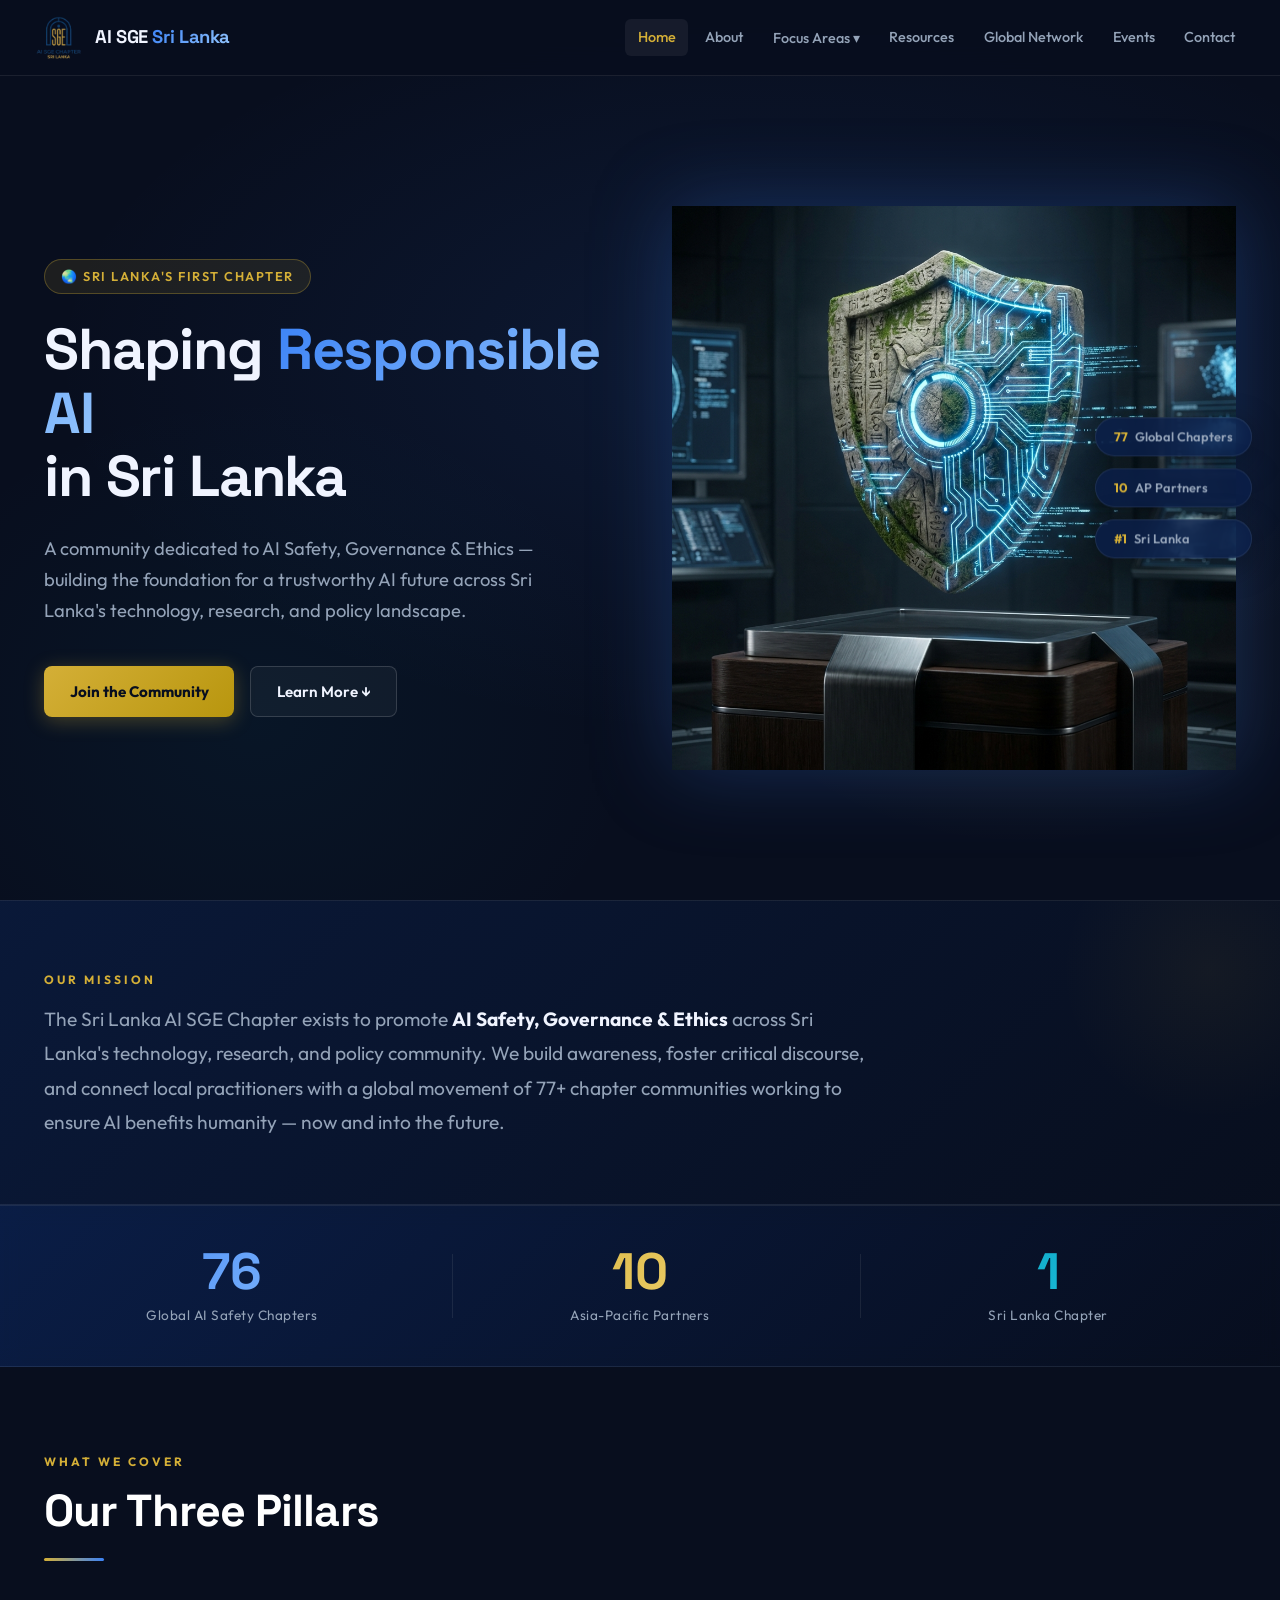
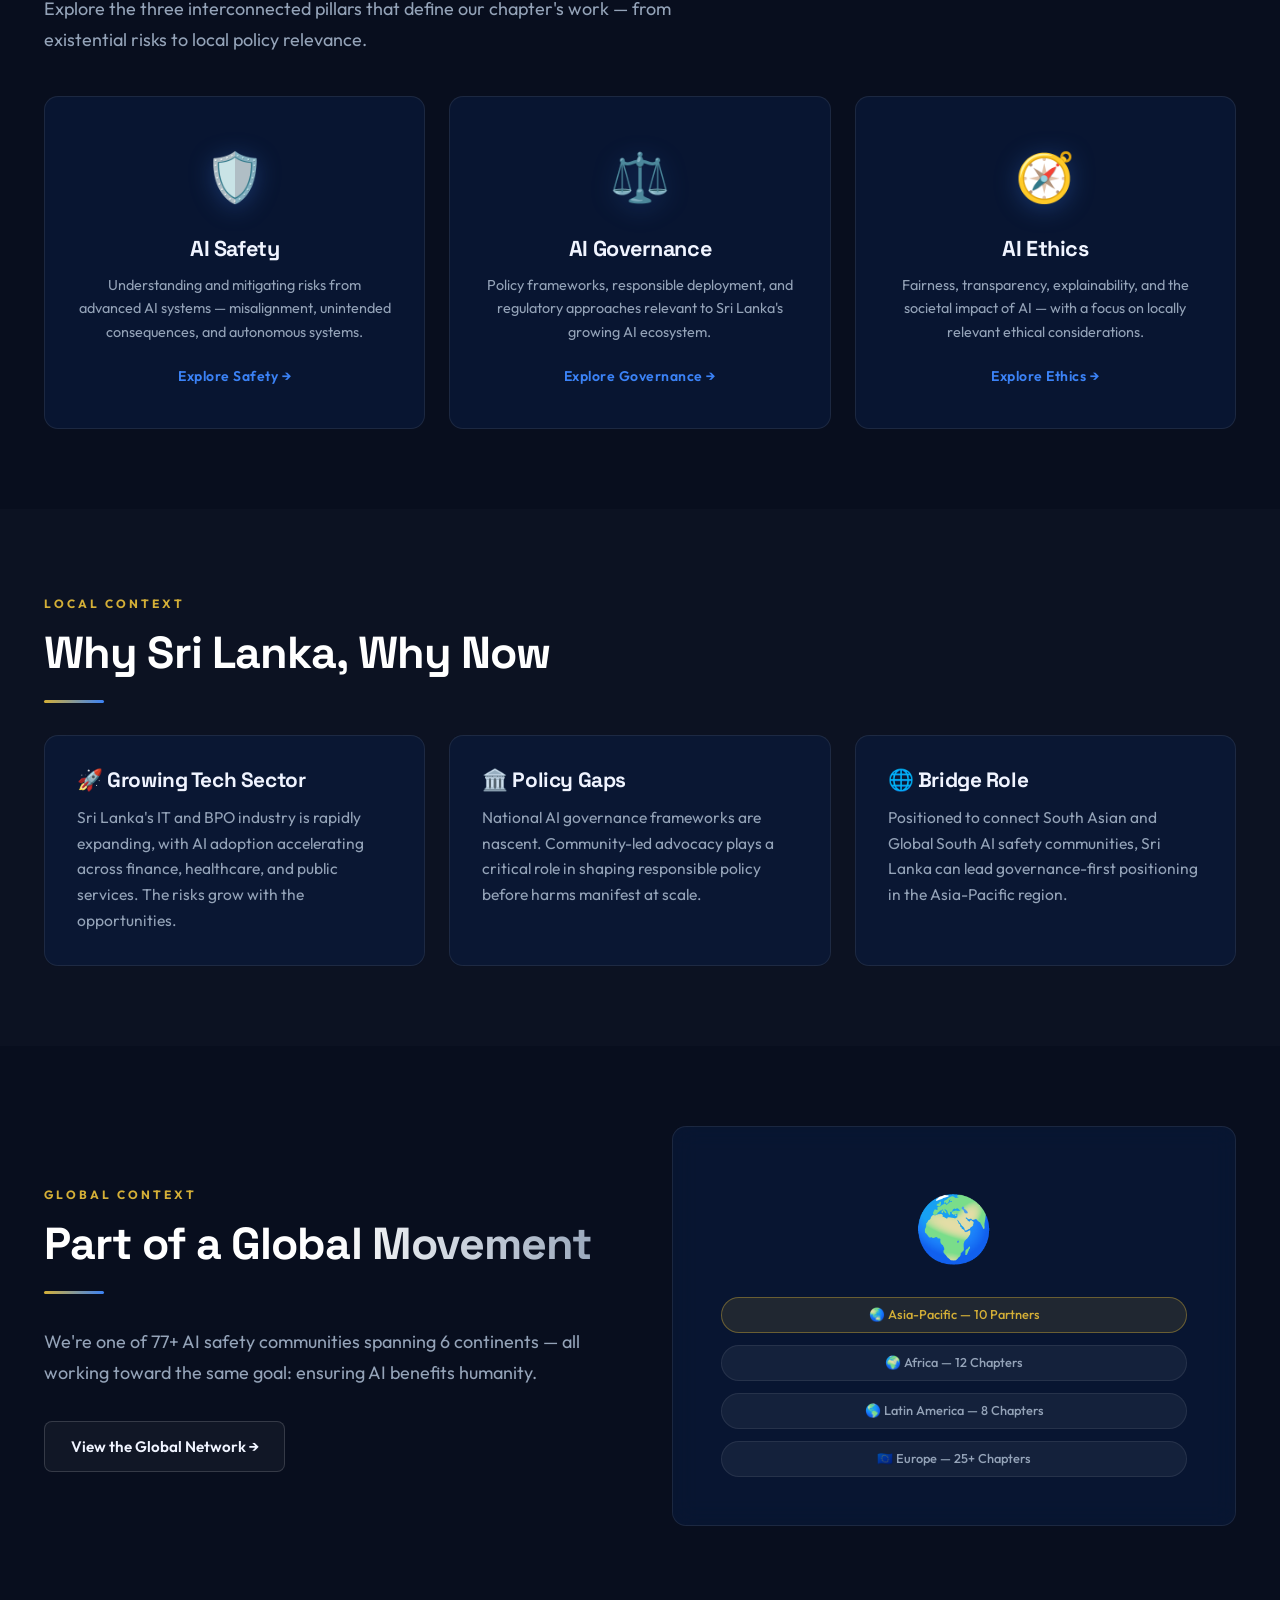
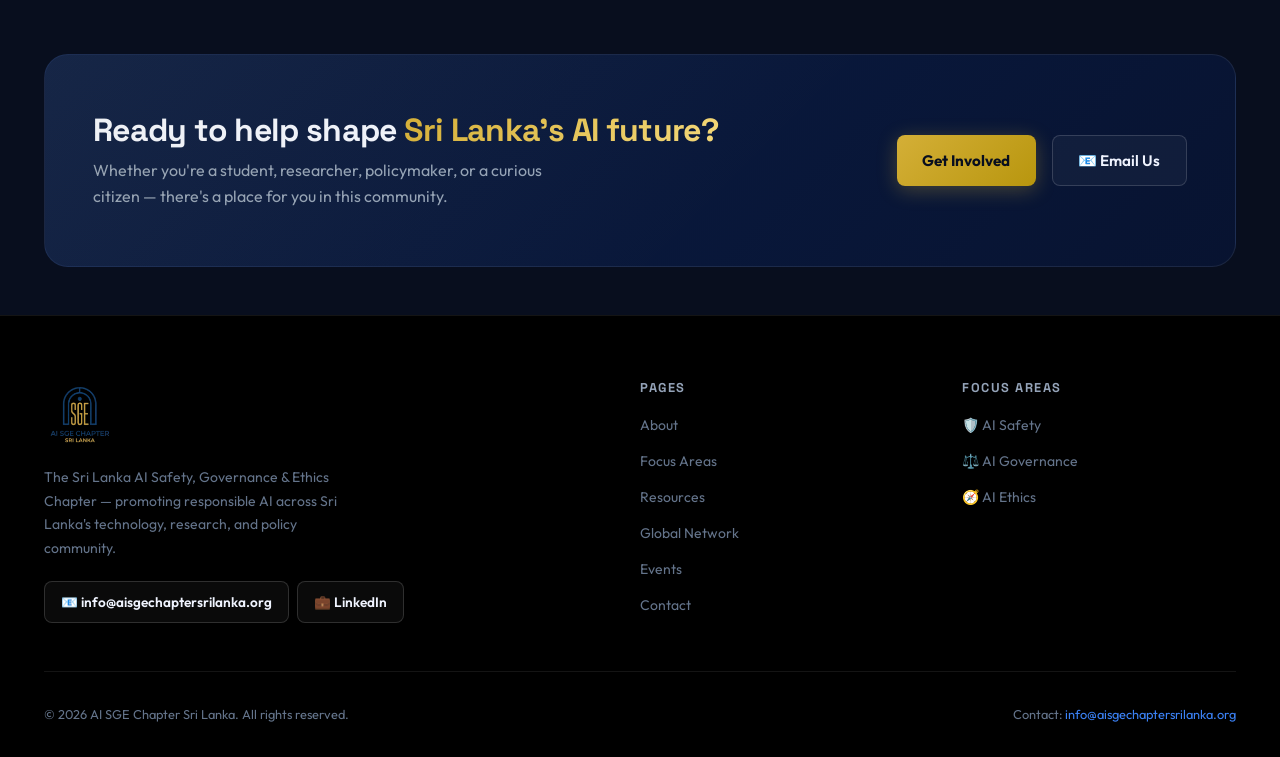
==== commit be80eb95: "Update contact email to info@aisgechaptersrilanka.org" ====
--- a/index.html
+++ b/index.html
@@ -201,7 +201,7 @@
                 </div>
                 <div style="display: flex; gap: 1rem; flex-wrap: wrap; flex-shrink: 0;">
                     <a href="contact.html" class="btn btn-gold">Get Involved</a>
-                    <a href="mailto:chapter.aisge.sl@gmail.com" class="btn btn-outline">📧 Email Us</a>
+                    <a href="mailto:info@aisgechaptersrilanka.org" class="btn btn-outline">📧 Email Us</a>
                 </div>
             </div>
         </div>
@@ -215,7 +215,7 @@
                     <img src="logo.png" alt="AI SGE Logo" class="footer-logo">
                     <p>The Sri Lanka AI Safety, Governance & Ethics Chapter — promoting responsible AI across Sri Lanka's technology, research, and policy community.</p>
                     <div style="display: flex; gap: 0.5rem; flex-wrap: wrap; margin-top: 0.5rem;">
-                        <a href="mailto:chapter.aisge.sl@gmail.com" class="btn btn-outline" style="font-size: 0.85rem; padding: 0.55rem 1rem; ">📧 chapter.aisge.sl@gmail.com</a>
+                        <a href="mailto:info@aisgechaptersrilanka.org" class="btn btn-outline" style="font-size: 0.85rem; padding: 0.55rem 1rem; ">📧 info@aisgechaptersrilanka.org</a>
                         <a href="https://www.linkedin.com/company/ai-sge-sri-lanka-chapter/" target="_blank" class="btn btn-outline" style="font-size: 0.85rem; padding: 0.55rem 1rem;">💼 LinkedIn</a>
                     </div>
                 </div>
@@ -241,7 +241,7 @@
             </div>
             <div class="footer-bottom">
                 <span>© 2026 AI SGE Chapter Sri Lanka. All rights reserved.</span>
-                <span>Contact: <a href="mailto:chapter.aisge.sl@gmail.com" style="color: var(--primary);">chapter.aisge.sl@gmail.com</a></span>
+                <span>Contact: <a href="mailto:info@aisgechaptersrilanka.org" style="color: var(--primary);">info@aisgechaptersrilanka.org</a></span>
             </div>
         </div>
     </footer>
--- a/styles.css
+++ b/styles.css
@@ -1021,7 +1021,7 @@
     background: var(--bg-card-alt);
     border: var(--glass-border);
     border-radius: var(--radius-md);
-    padding: 1.75rem 1.5rem;
+    padding: 2.75rem 1.5rem 1.5rem;
     display: flex;
     align-items: flex-start;
     gap: 1rem;
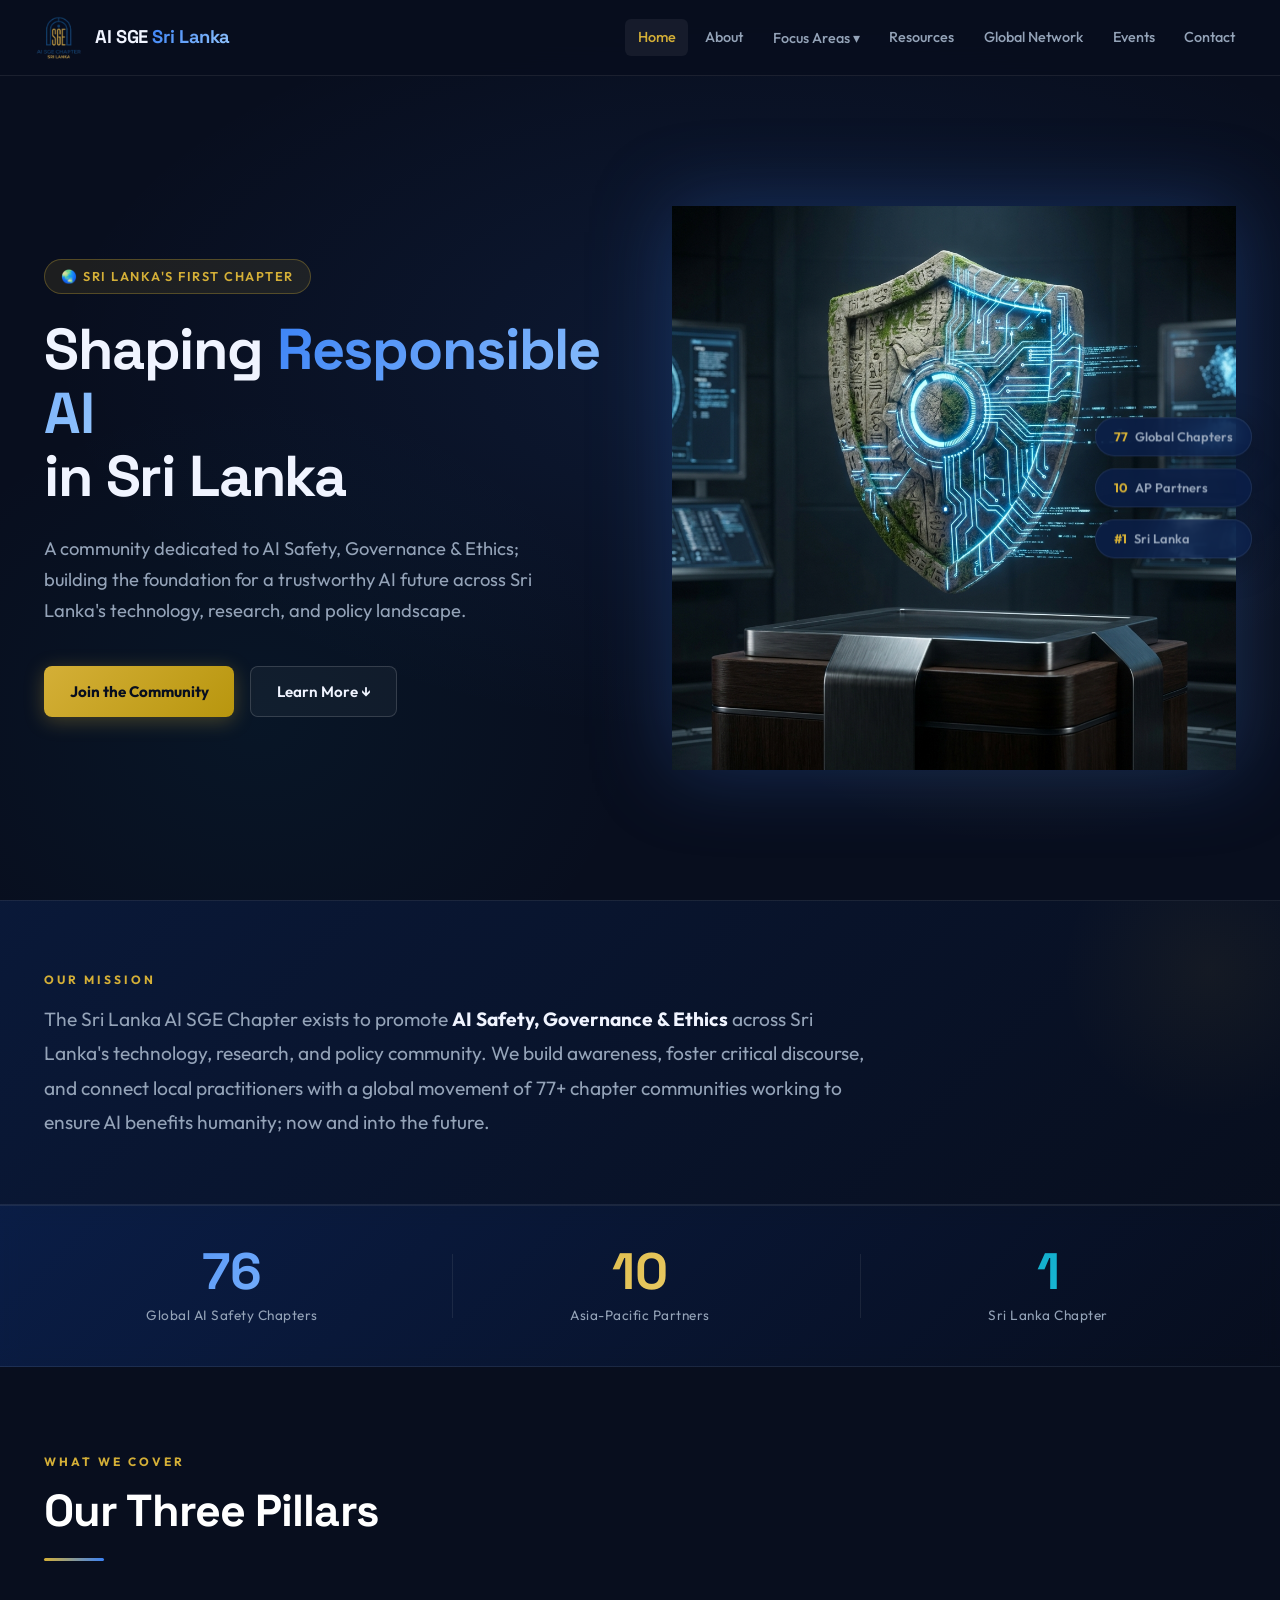
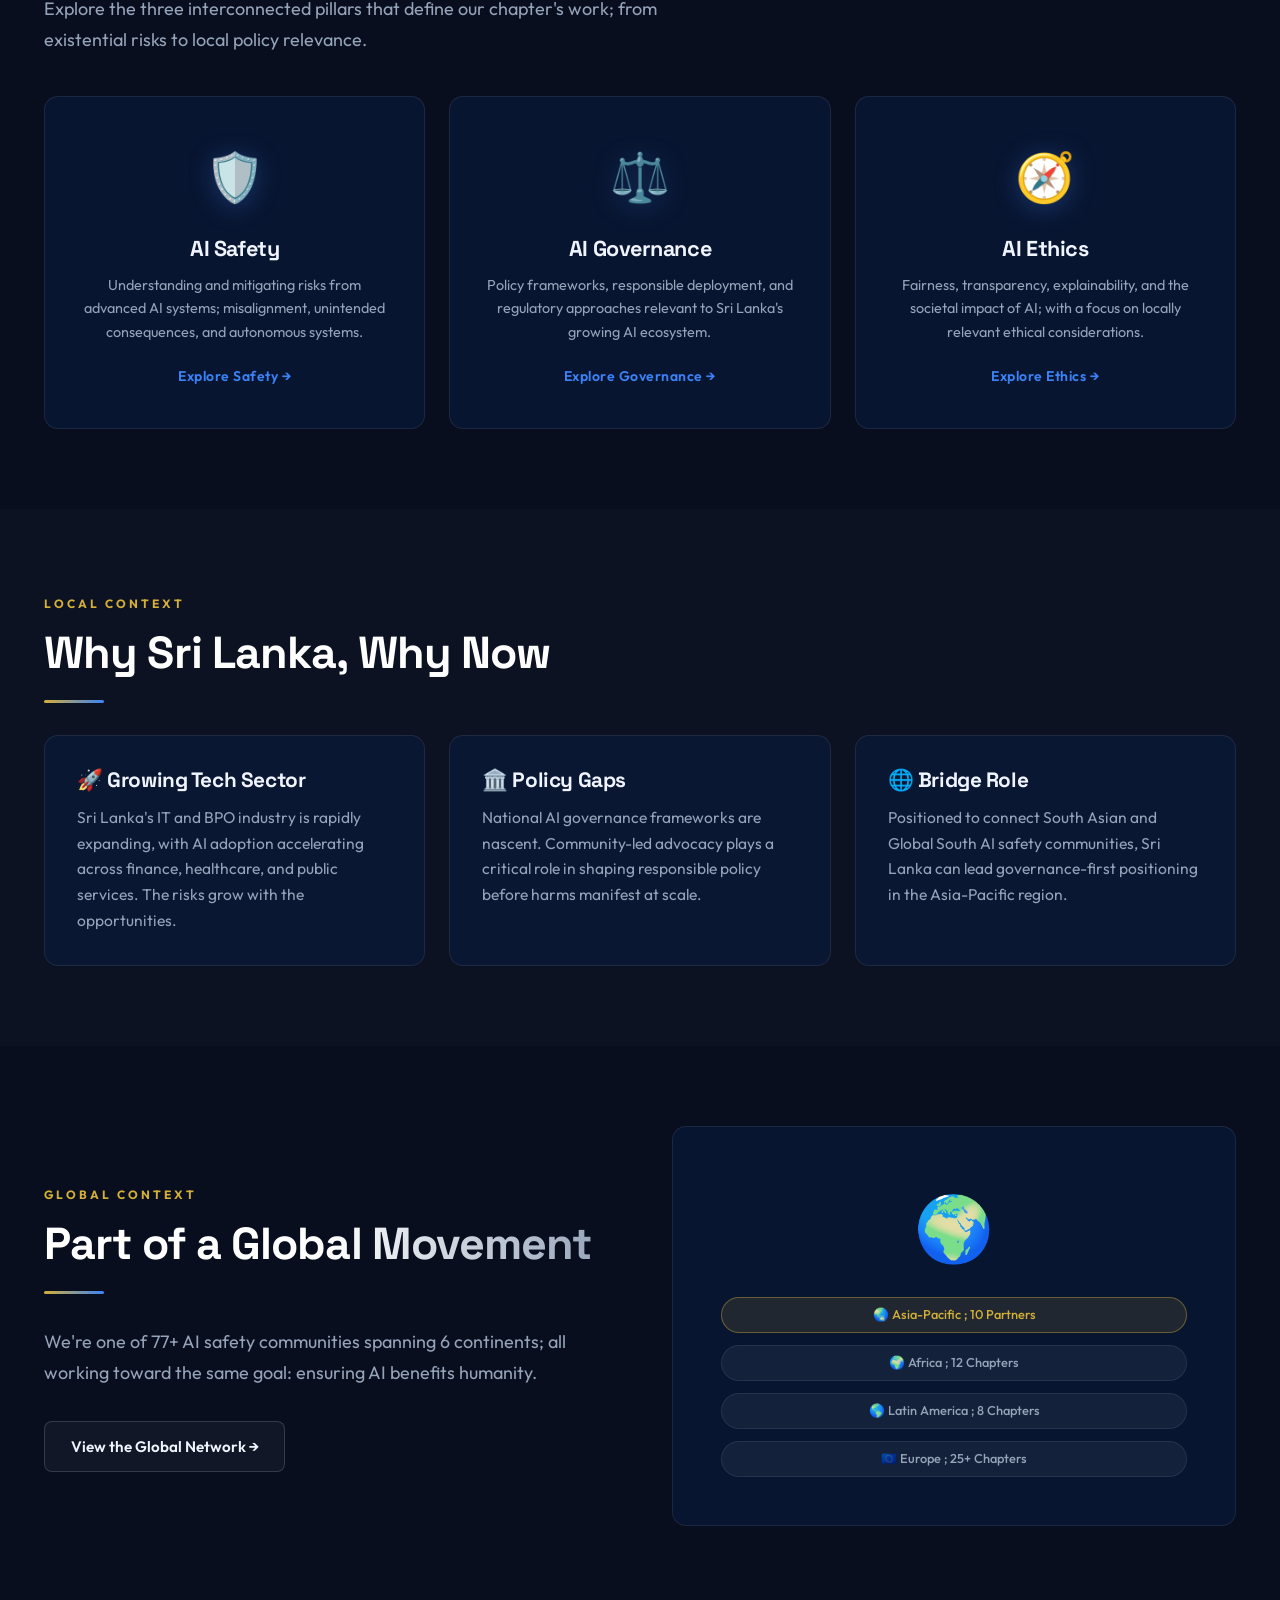
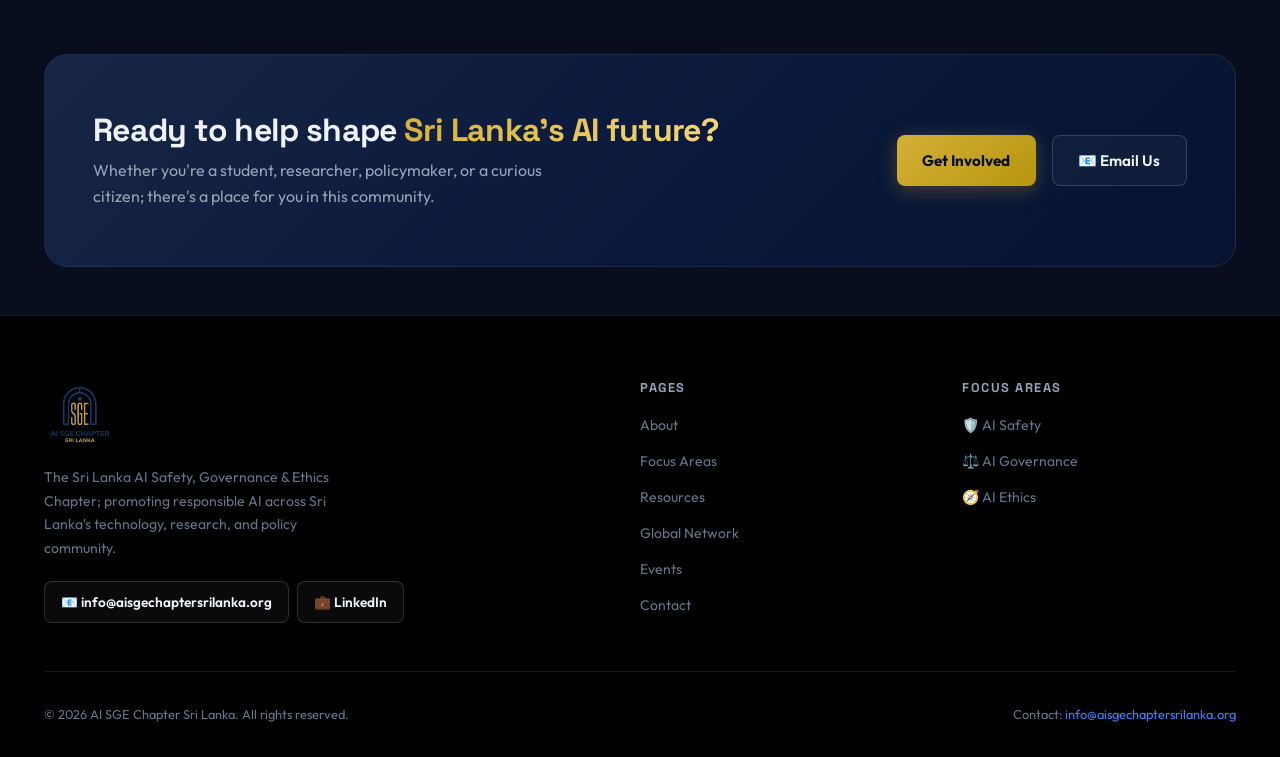
==== commit 98c08371: "Update AI Safety Report link and format dashes to semicolons across all pages" ====
--- a/index.html
+++ b/index.html
@@ -3,7 +3,7 @@
 <head>
     <meta charset="UTF-8">
     <meta name="viewport" content="width=device-width, initial-scale=1.0">
-    <title>AI Safety, Governance & Ethics Chapter — Sri Lanka</title>
+    <title>AI Safety, Governance & Ethics Chapter ; Sri Lanka</title>
     <meta name="description" content="Sri Lanka's dedicated community for AI Safety, Governance & Ethics. Shaping responsible AI for Sri Lanka's future.">
     <meta name="keywords" content="AI Safety Sri Lanka, AI Governance Sri Lanka, AI Ethics Sri Lanka, AI SGE">
     <link rel="stylesheet" href="styles.css">
@@ -60,14 +60,14 @@
                 <div class="hero-content">
                     <div class="hero-badge">🌏 Sri Lanka's First Chapter</div>
                     <h1>Shaping <span class="text-gradient">Responsible AI</span><br>in Sri Lanka</h1>
-                    <p>A community dedicated to AI Safety, Governance & Ethics — building the foundation for a trustworthy AI future across Sri Lanka's technology, research, and policy landscape.</p>
+                    <p>A community dedicated to AI Safety, Governance & Ethics; building the foundation for a trustworthy AI future across Sri Lanka's technology, research, and policy landscape.</p>
                     <div class="hero-ctas">
                         <a href="contact.html" class="btn btn-gold">Join the Community</a>
                         <a href="#mission" class="btn btn-outline">Learn More ↓</a>
                     </div>
                 </div>
                 <div class="hero-visual">
-                    <img src="hero_shield.png" alt="AI Safety Shield — Digital Muragala">
+                    <img src="hero_shield.png" alt="AI Safety Shield ; Digital Muragala">
                     <div class="hero-stat-pills">
                         <div class="stat-pill"><strong>77</strong> Global Chapters</div>
                         <div class="stat-pill"><strong>10</strong> AP Partners</div>
@@ -83,7 +83,7 @@
         <div class="container">
             <span class="section-label">Our Mission</span>
             <p class="mission-text">
-                The Sri Lanka AI SGE Chapter exists to promote <strong>AI Safety, Governance & Ethics</strong> across Sri Lanka's technology, research, and policy community. We build awareness, foster critical discourse, and connect local practitioners with a global movement of 77+ chapter communities working to ensure AI benefits humanity — now and into the future.
+                The Sri Lanka AI SGE Chapter exists to promote <strong>AI Safety, Governance & Ethics</strong> across Sri Lanka's technology, research, and policy community. We build awareness, foster critical discourse, and connect local practitioners with a global movement of 77+ chapter communities working to ensure AI benefits humanity; now and into the future.
             </p>
         </div>
     </section>
@@ -115,13 +115,13 @@
                 <span class="section-label">What We Cover</span>
                 <h2 class="section-title">Our Three Pillars</h2>
                 <div class="divider"></div>
-                <p class="section-lead">Explore the three interconnected pillars that define our chapter's work — from existential risks to local policy relevance.</p>
+                <p class="section-lead">Explore the three interconnected pillars that define our chapter's work; from existential risks to local policy relevance.</p>
             </div>
             <div class="card-grid" style="margin-top: 2.5rem;">
                 <a href="safety.html" class="focus-card safety reveal reveal-delay-1">
                     <span class="icon">🛡️</span>
                     <h3>AI Safety</h3>
-                    <p>Understanding and mitigating risks from advanced AI systems — misalignment, unintended consequences, and autonomous systems.</p>
+                    <p>Understanding and mitigating risks from advanced AI systems; misalignment, unintended consequences, and autonomous systems.</p>
                     <span class="arrow">Explore Safety →</span>
                 </a>
                 <a href="governance.html" class="focus-card governance reveal reveal-delay-2">
@@ -133,7 +133,7 @@
                 <a href="ethics.html" class="focus-card ethics reveal reveal-delay-3">
                     <span class="icon">🧭</span>
                     <h3>AI Ethics</h3>
-                    <p>Fairness, transparency, explainability, and the societal impact of AI — with a focus on locally relevant ethical considerations.</p>
+                    <p>Fairness, transparency, explainability, and the societal impact of AI; with a focus on locally relevant ethical considerations.</p>
                     <span class="arrow">Explore Ethics →</span>
                 </a>
             </div>
@@ -173,17 +173,17 @@
                     <span class="section-label">Global Context</span>
                     <h2 class="section-title">Part of a Global Movement</h2>
                     <div class="divider"></div>
-                    <p class="section-lead">We're one of 77+ AI safety communities spanning 6 continents — all working toward the same goal: ensuring AI benefits humanity.</p>
+                    <p class="section-lead">We're one of 77+ AI safety communities spanning 6 continents; all working toward the same goal: ensuring AI benefits humanity.</p>
                     <a href="global-network.html" class="btn btn-outline" style="margin-top: 2rem;">View the Global Network →</a>
                 </div>
                 <div class="reveal reveal-delay-2">
                     <div class="glass-card" style="text-align: center; padding: 3rem;">
                         <div style="font-size: 4rem; margin-bottom: 1rem;">🌍</div>
                         <div style="display: flex; flex-direction: column; gap: 0.75rem;">
-                            <div class="region-badge hl" style="justify-content: center;">🌏 Asia-Pacific — 10 Partners</div>
-                            <div class="region-badge" style="justify-content: center;">🌍 Africa — 12 Chapters</div>
-                            <div class="region-badge" style="justify-content: center;">🌎 Latin America — 8 Chapters</div>
-                            <div class="region-badge" style="justify-content: center;">🇪🇺 Europe — 25+ Chapters</div>
+                            <div class="region-badge hl" style="justify-content: center;">🌏 Asia-Pacific ; 10 Partners</div>
+                            <div class="region-badge" style="justify-content: center;">🌍 Africa ; 12 Chapters</div>
+                            <div class="region-badge" style="justify-content: center;">🌎 Latin America ; 8 Chapters</div>
+                            <div class="region-badge" style="justify-content: center;">🇪🇺 Europe ; 25+ Chapters</div>
                         </div>
                     </div>
                 </div>
@@ -197,7 +197,7 @@
             <div class="cta-banner reveal">
                 <div>
                     <h2>Ready to help shape <span class="text-gold">Sri Lanka's AI future?</span></h2>
-                    <p>Whether you're a student, researcher, policymaker, or a curious citizen — there's a place for you in this community.</p>
+                    <p>Whether you're a student, researcher, policymaker, or a curious citizen; there's a place for you in this community.</p>
                 </div>
                 <div style="display: flex; gap: 1rem; flex-wrap: wrap; flex-shrink: 0;">
                     <a href="contact.html" class="btn btn-gold">Get Involved</a>
@@ -213,7 +213,7 @@
             <div class="footer-grid">
                 <div class="footer-brand">
                     <img src="logo.png" alt="AI SGE Logo" class="footer-logo">
-                    <p>The Sri Lanka AI Safety, Governance & Ethics Chapter — promoting responsible AI across Sri Lanka's technology, research, and policy community.</p>
+                    <p>The Sri Lanka AI Safety, Governance & Ethics Chapter; promoting responsible AI across Sri Lanka's technology, research, and policy community.</p>
                     <div style="display: flex; gap: 0.5rem; flex-wrap: wrap; margin-top: 0.5rem;">
                         <a href="mailto:info@aisgechaptersrilanka.org" class="btn btn-outline" style="font-size: 0.85rem; padding: 0.55rem 1rem; ">📧 info@aisgechaptersrilanka.org</a>
                         <a href="https://www.linkedin.com/company/ai-sge-sri-lanka-chapter/" target="_blank" class="btn btn-outline" style="font-size: 0.85rem; padding: 0.55rem 1rem;">💼 LinkedIn</a>
